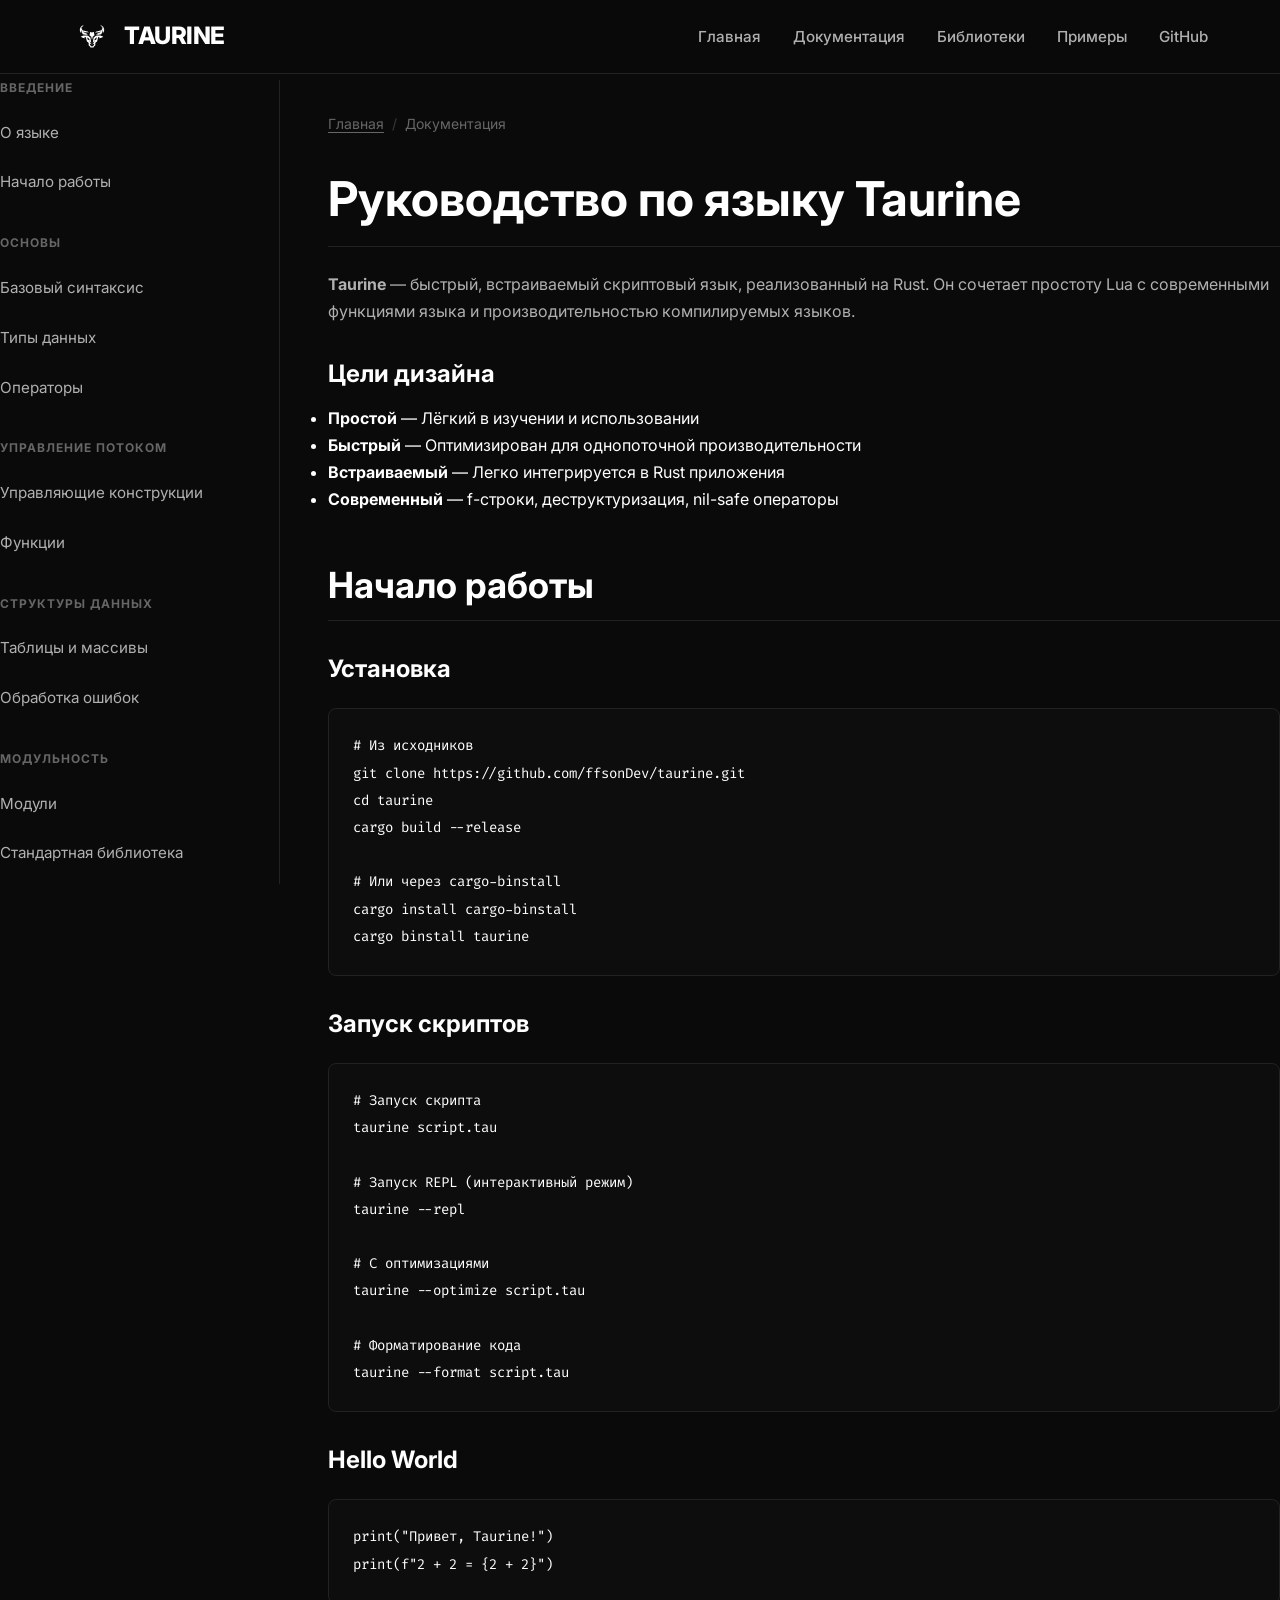
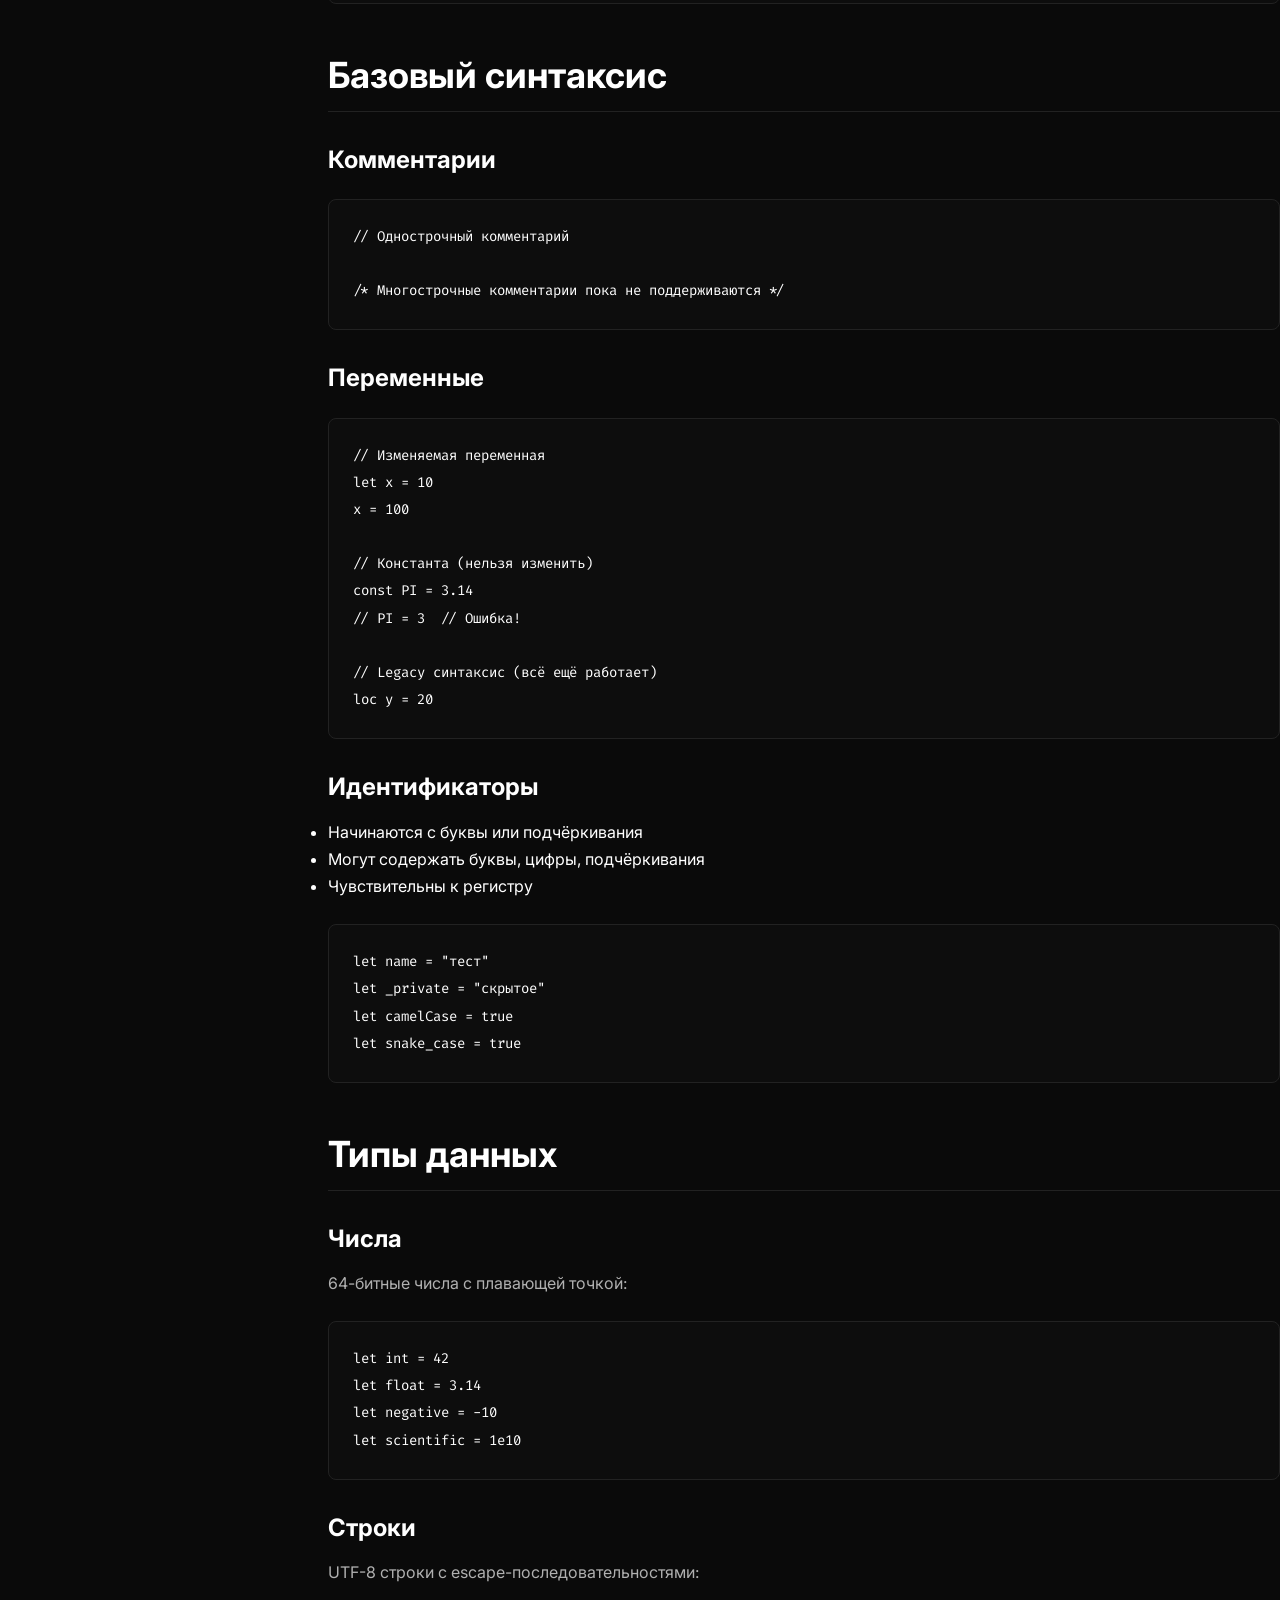
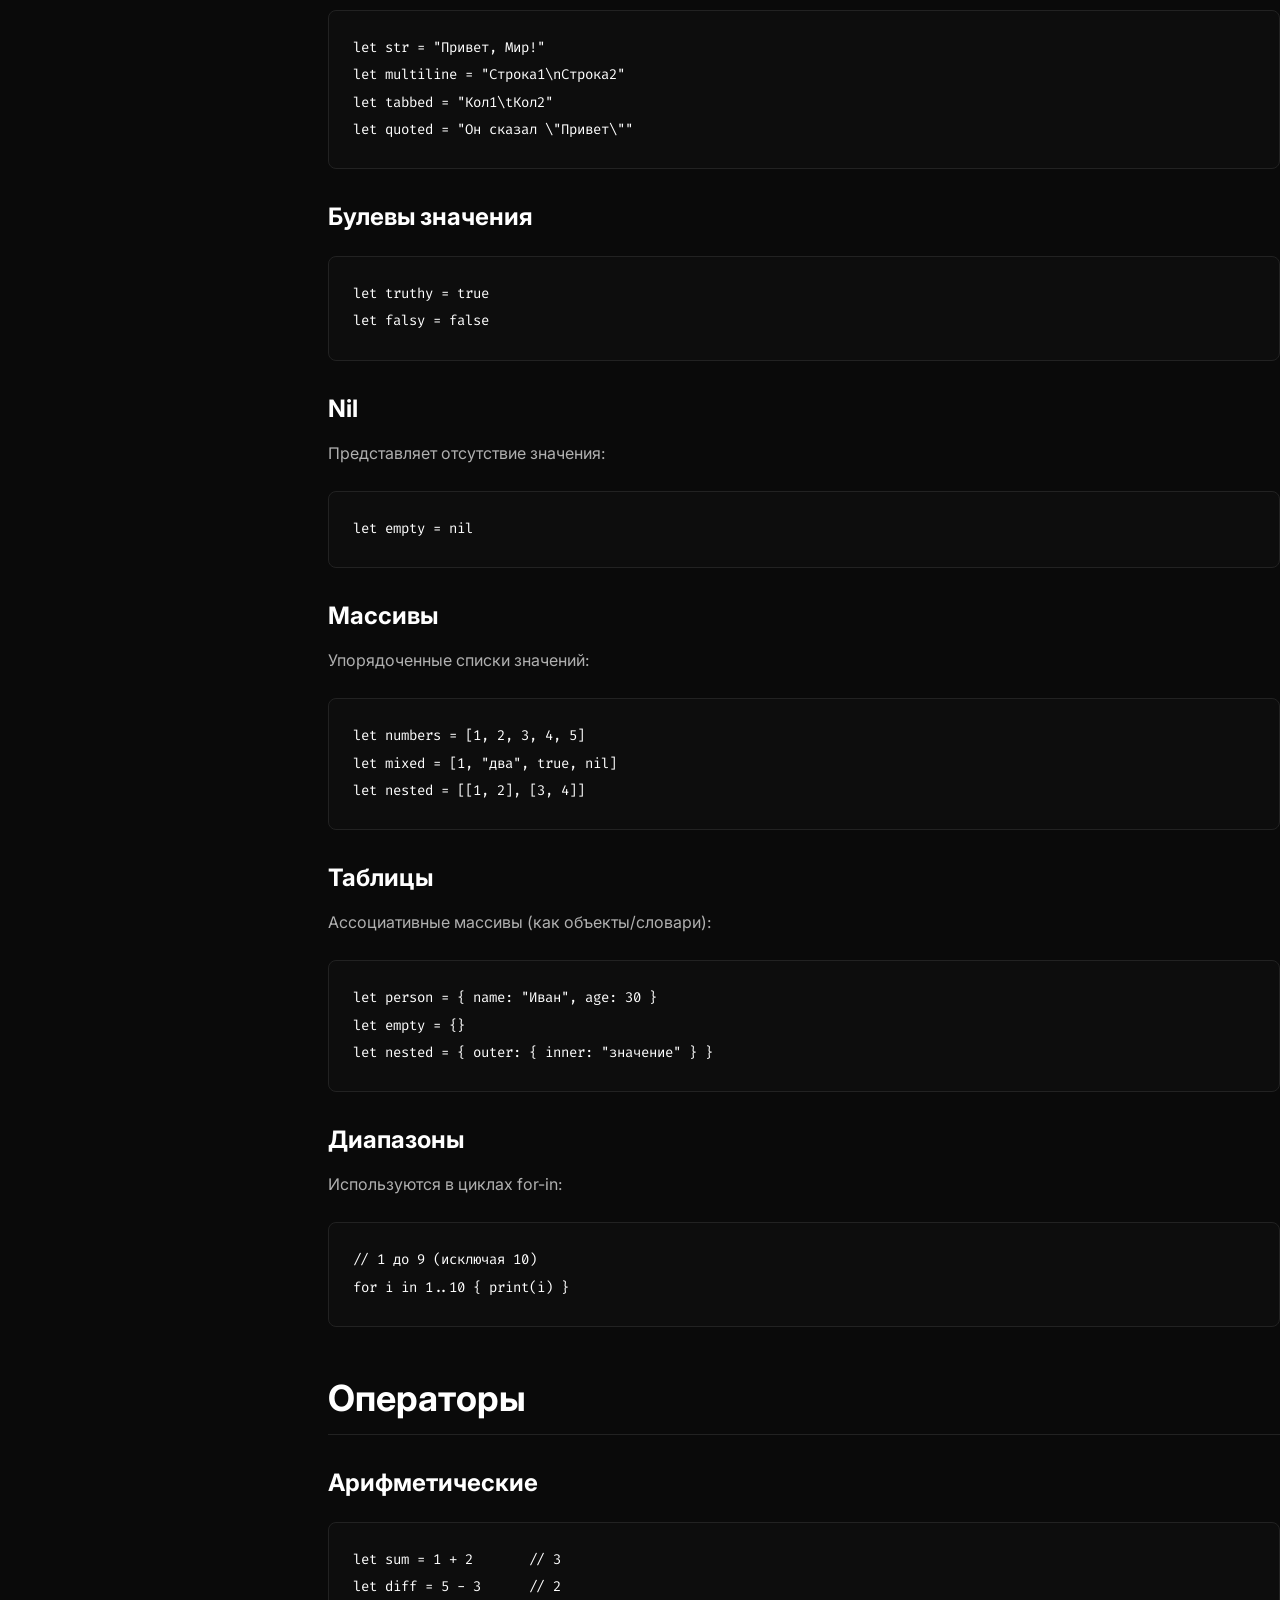
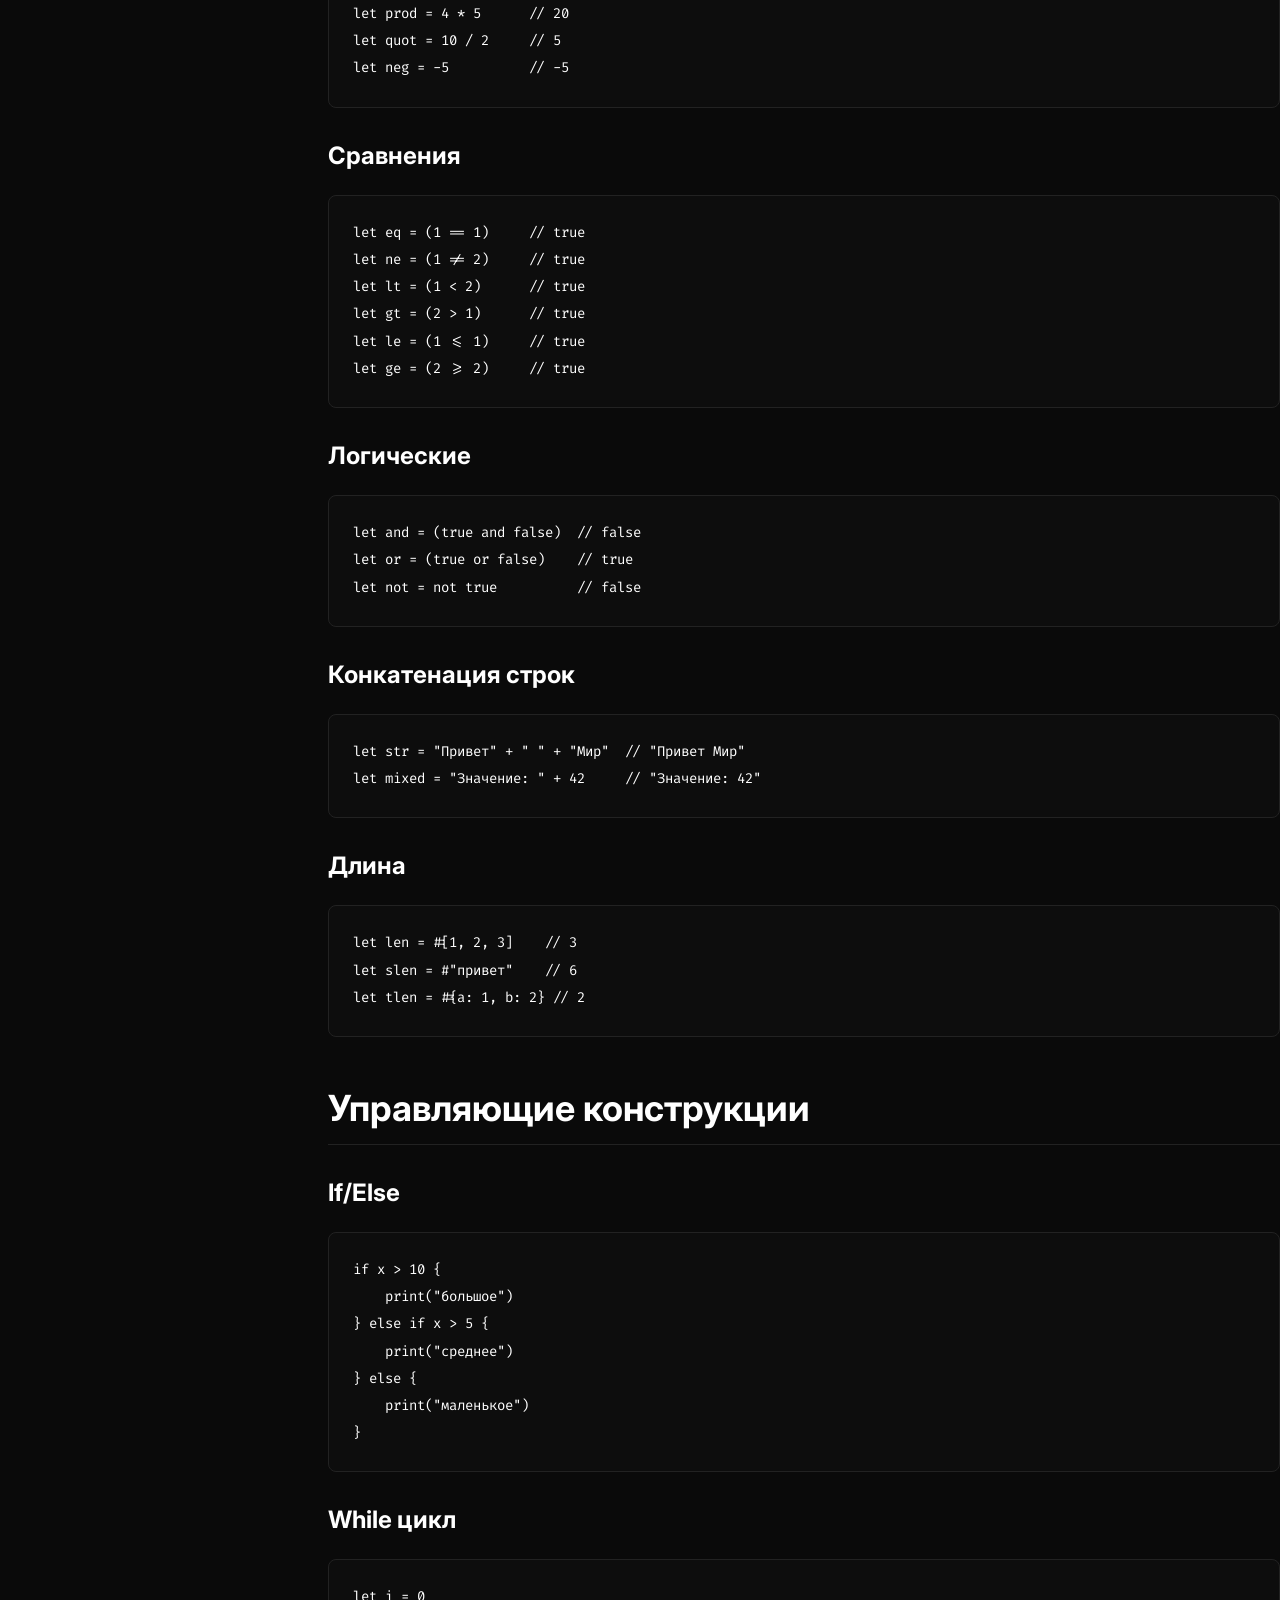
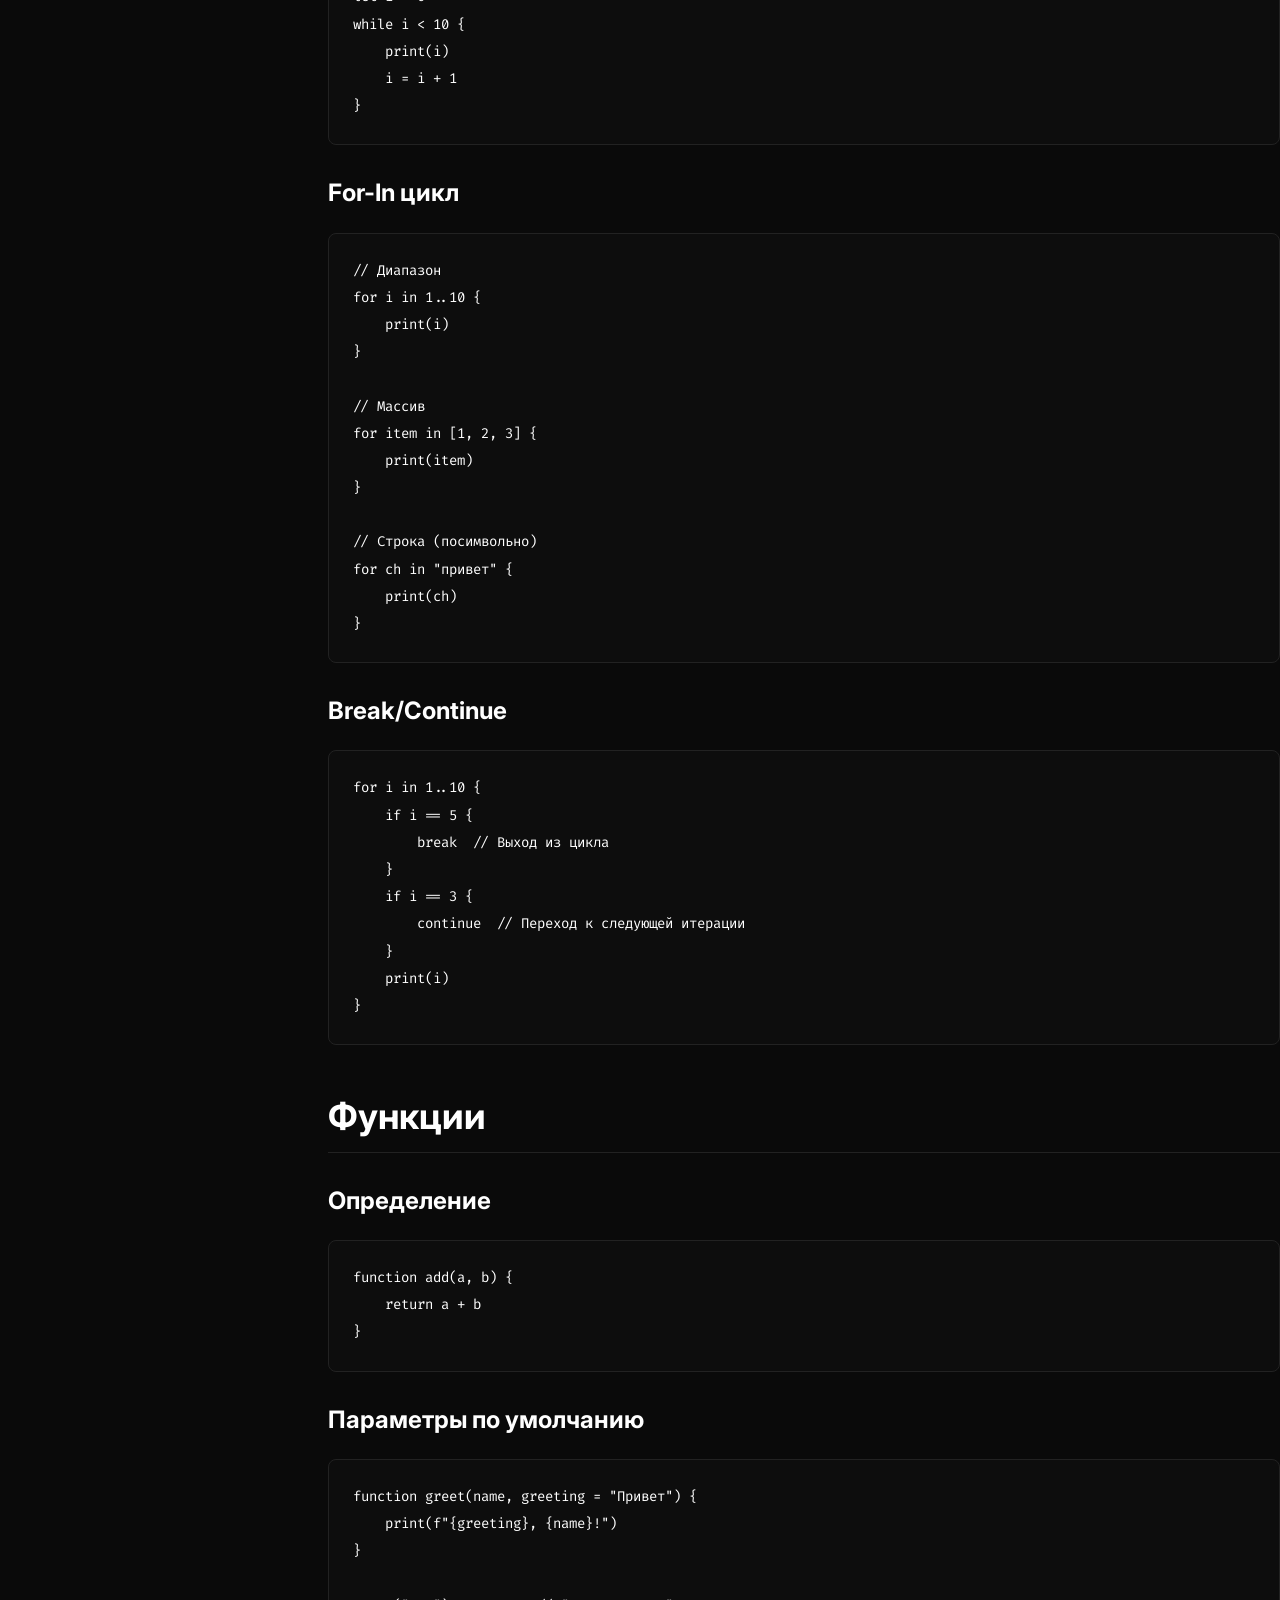
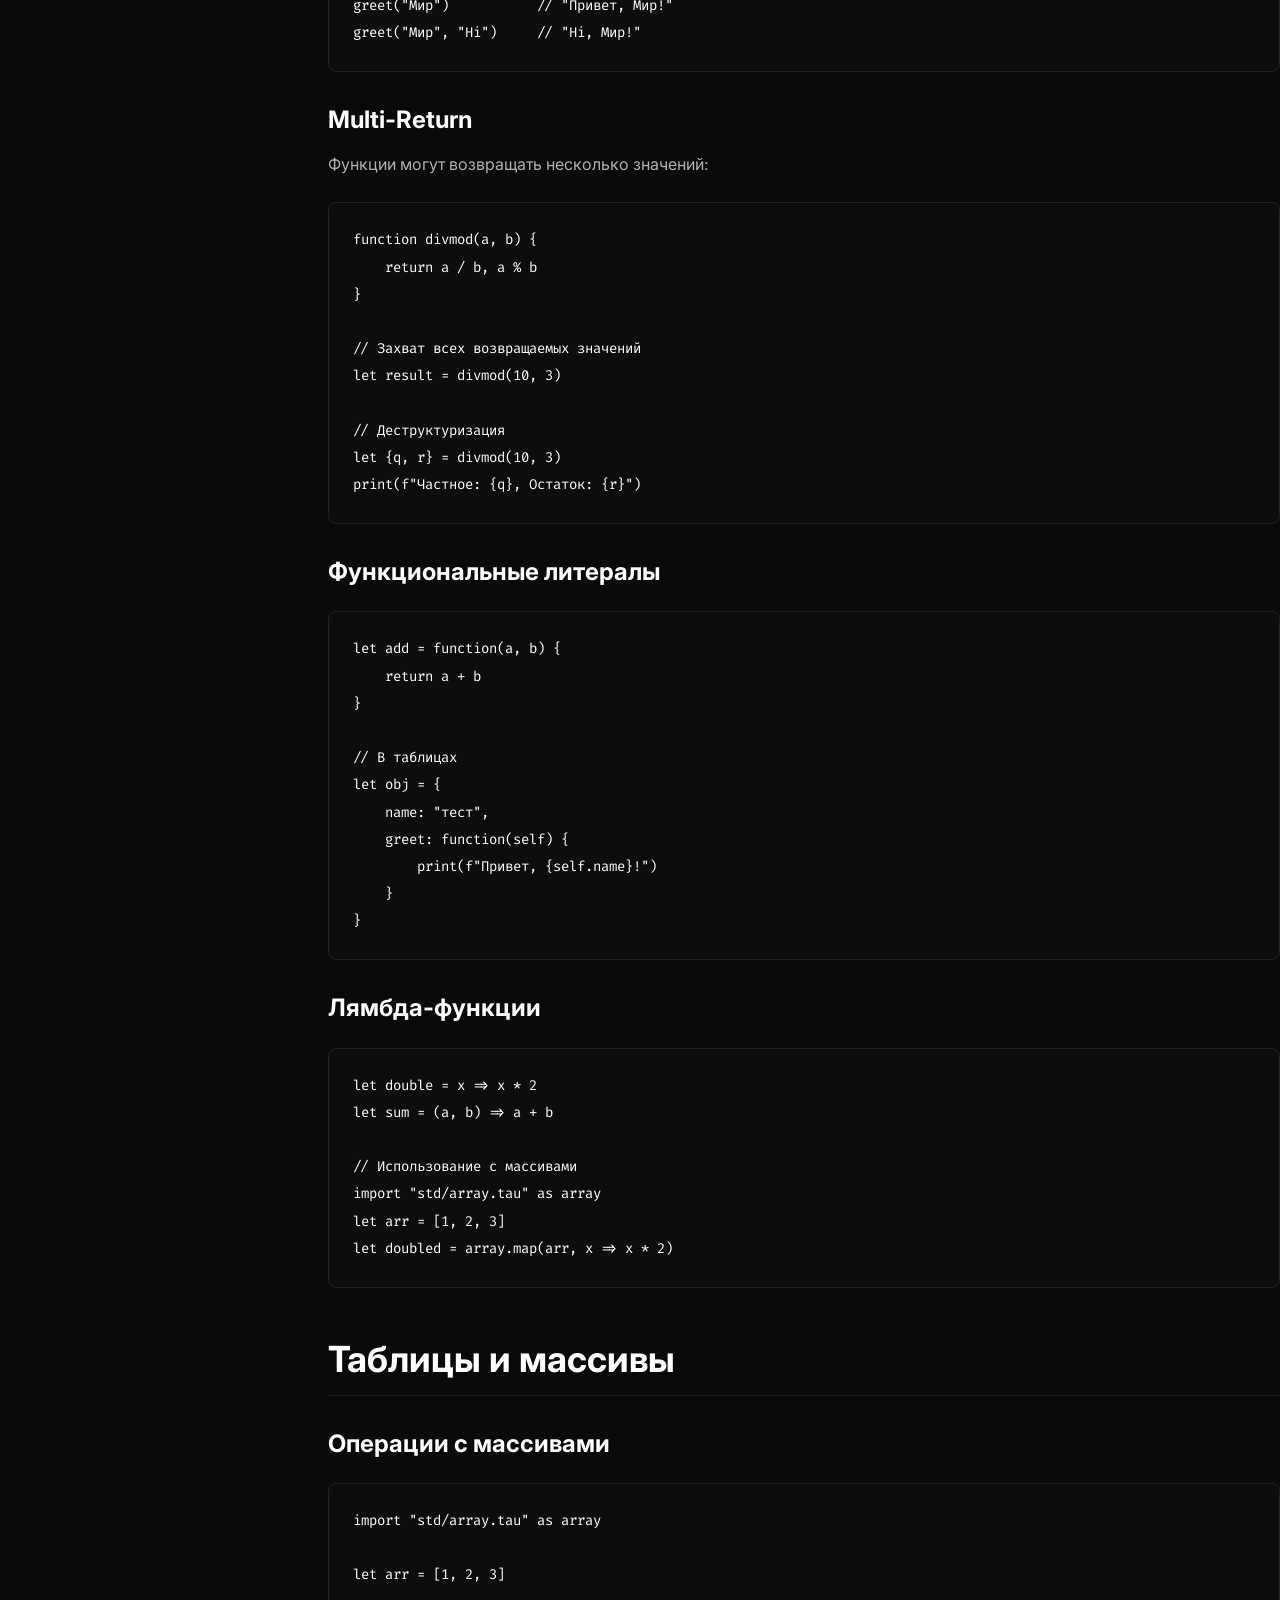
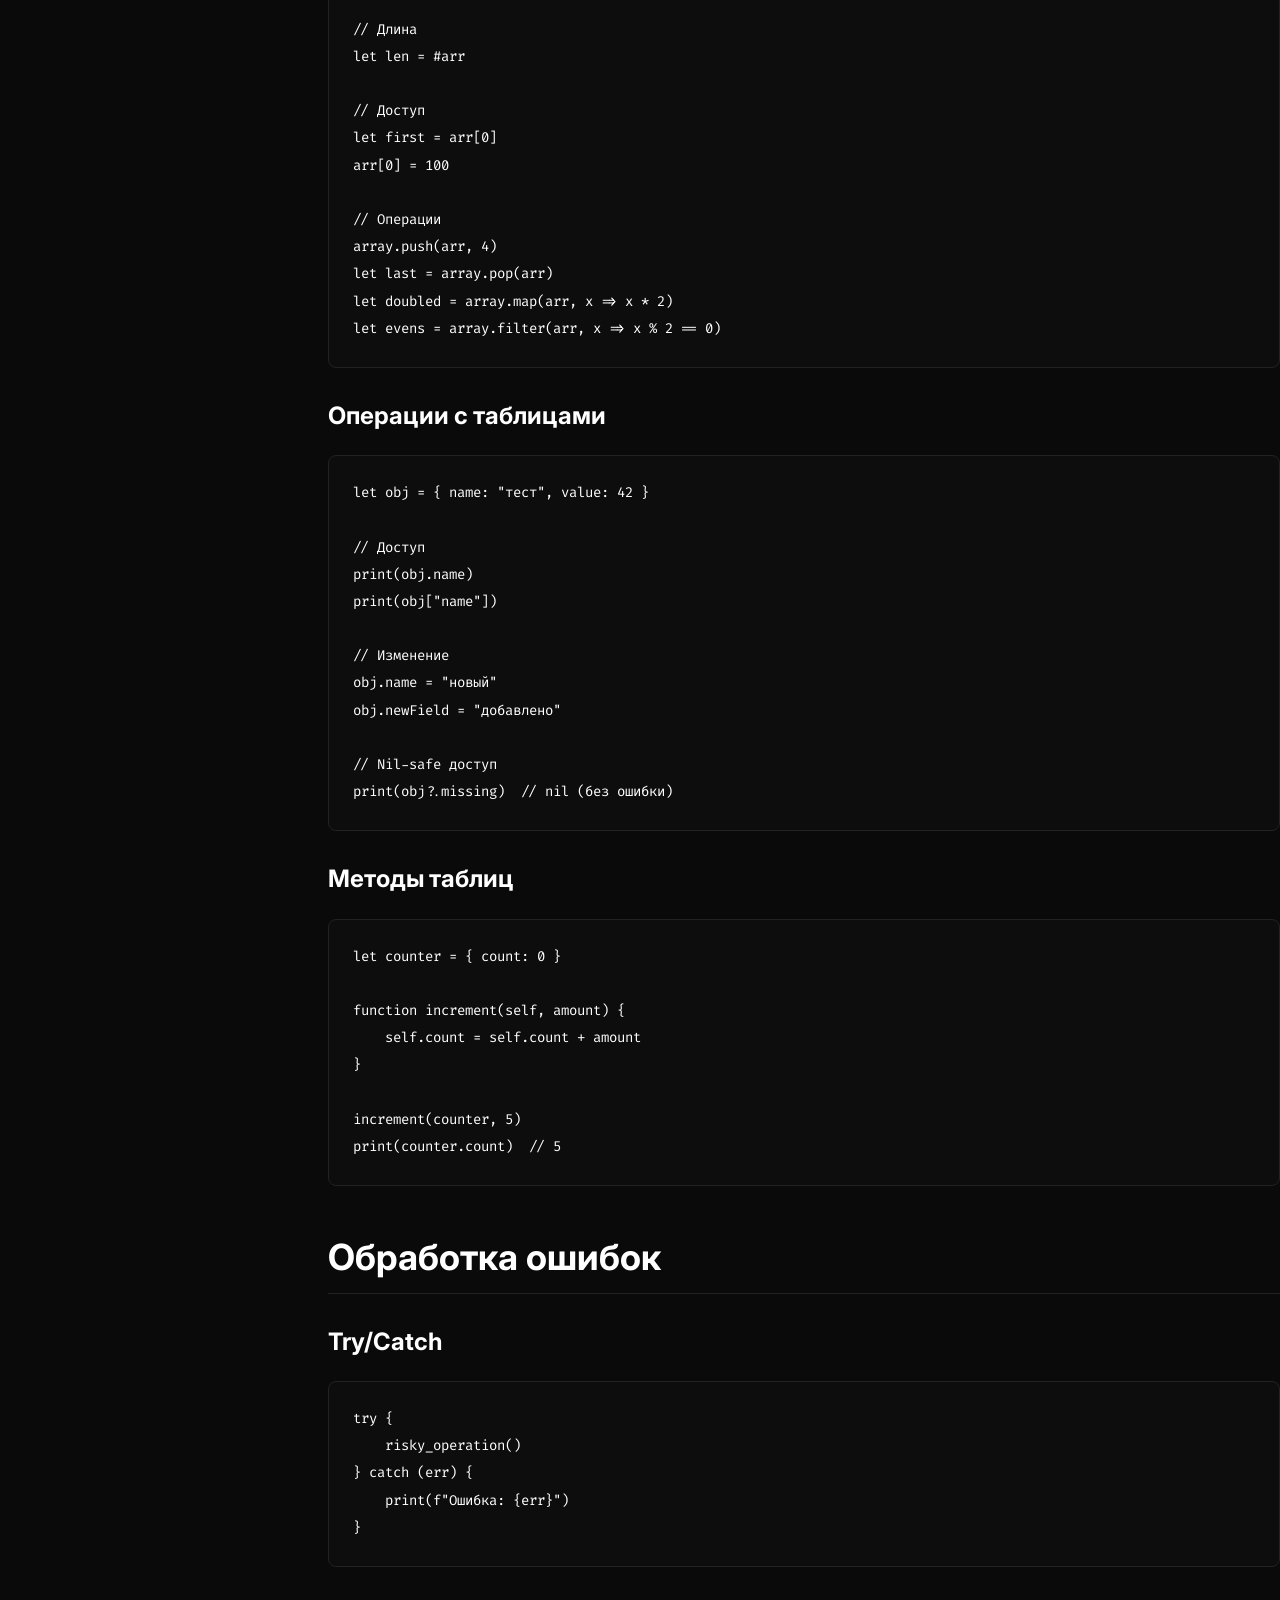
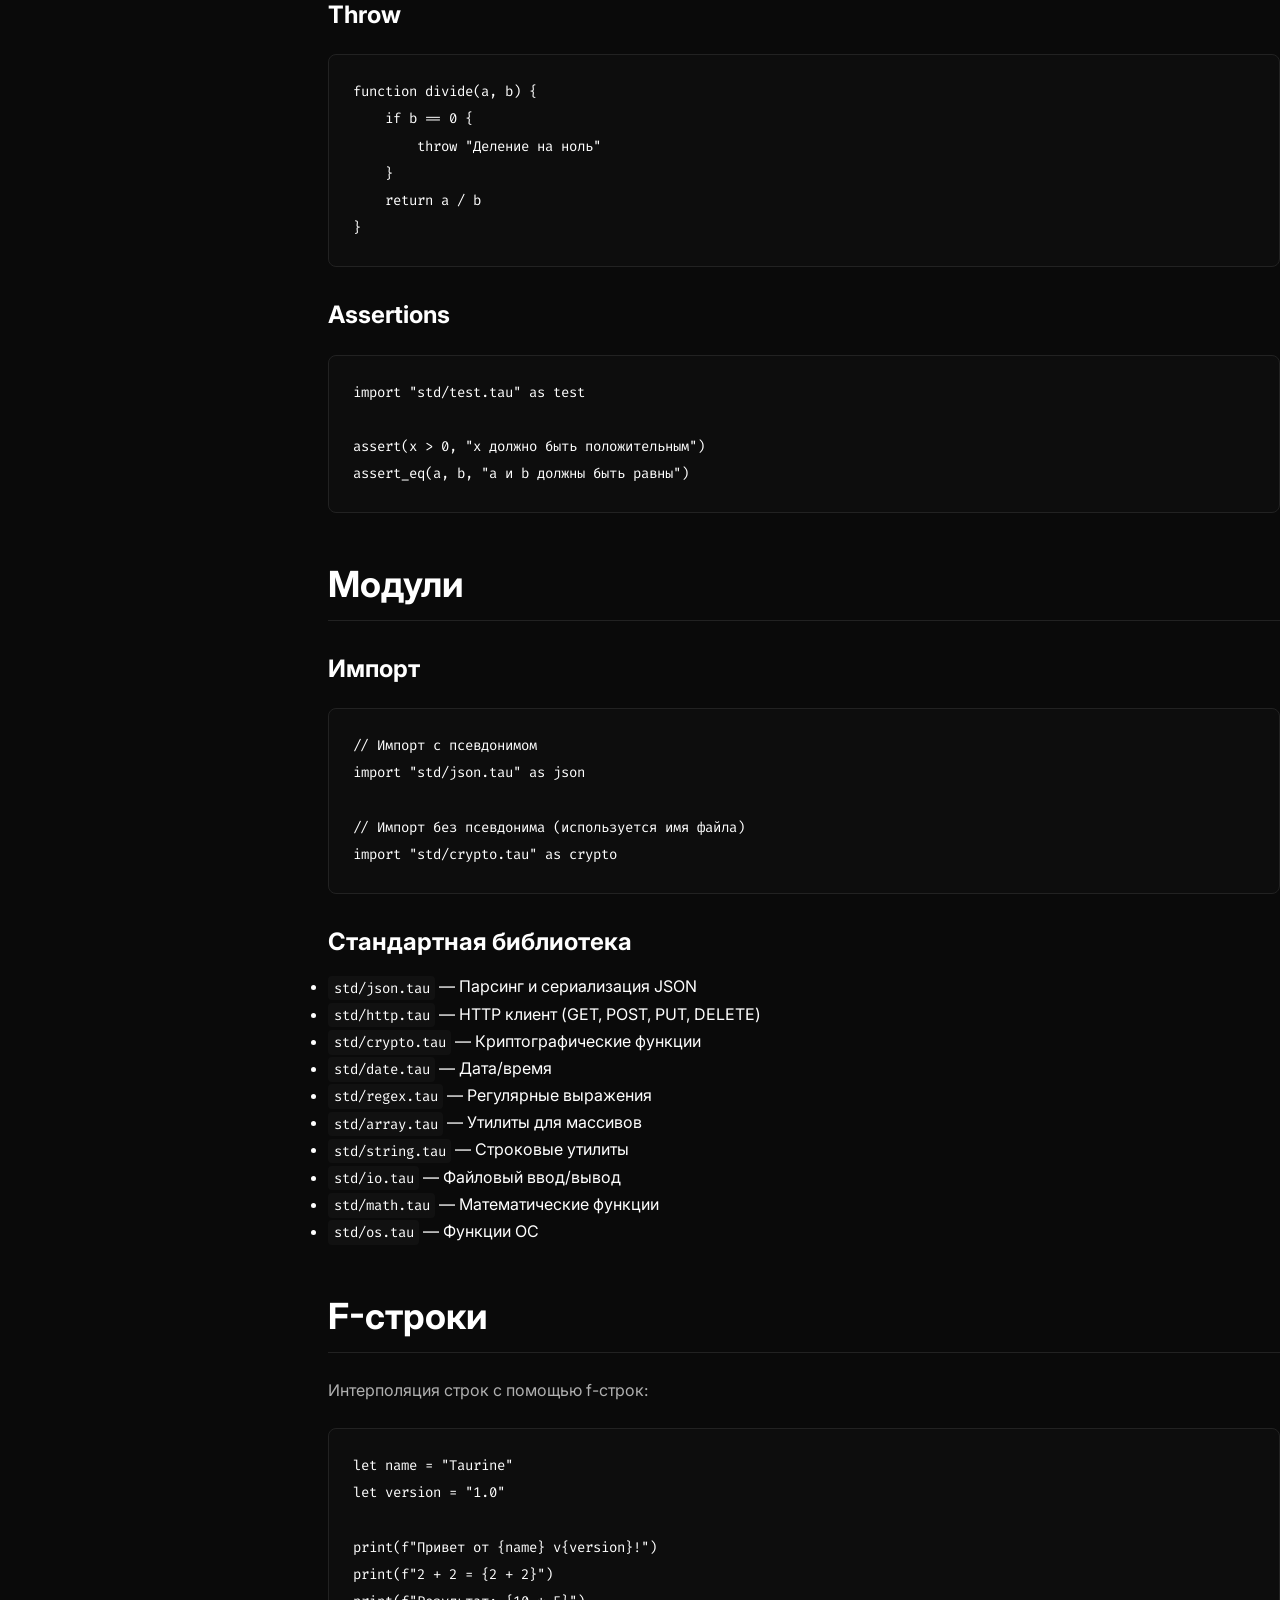
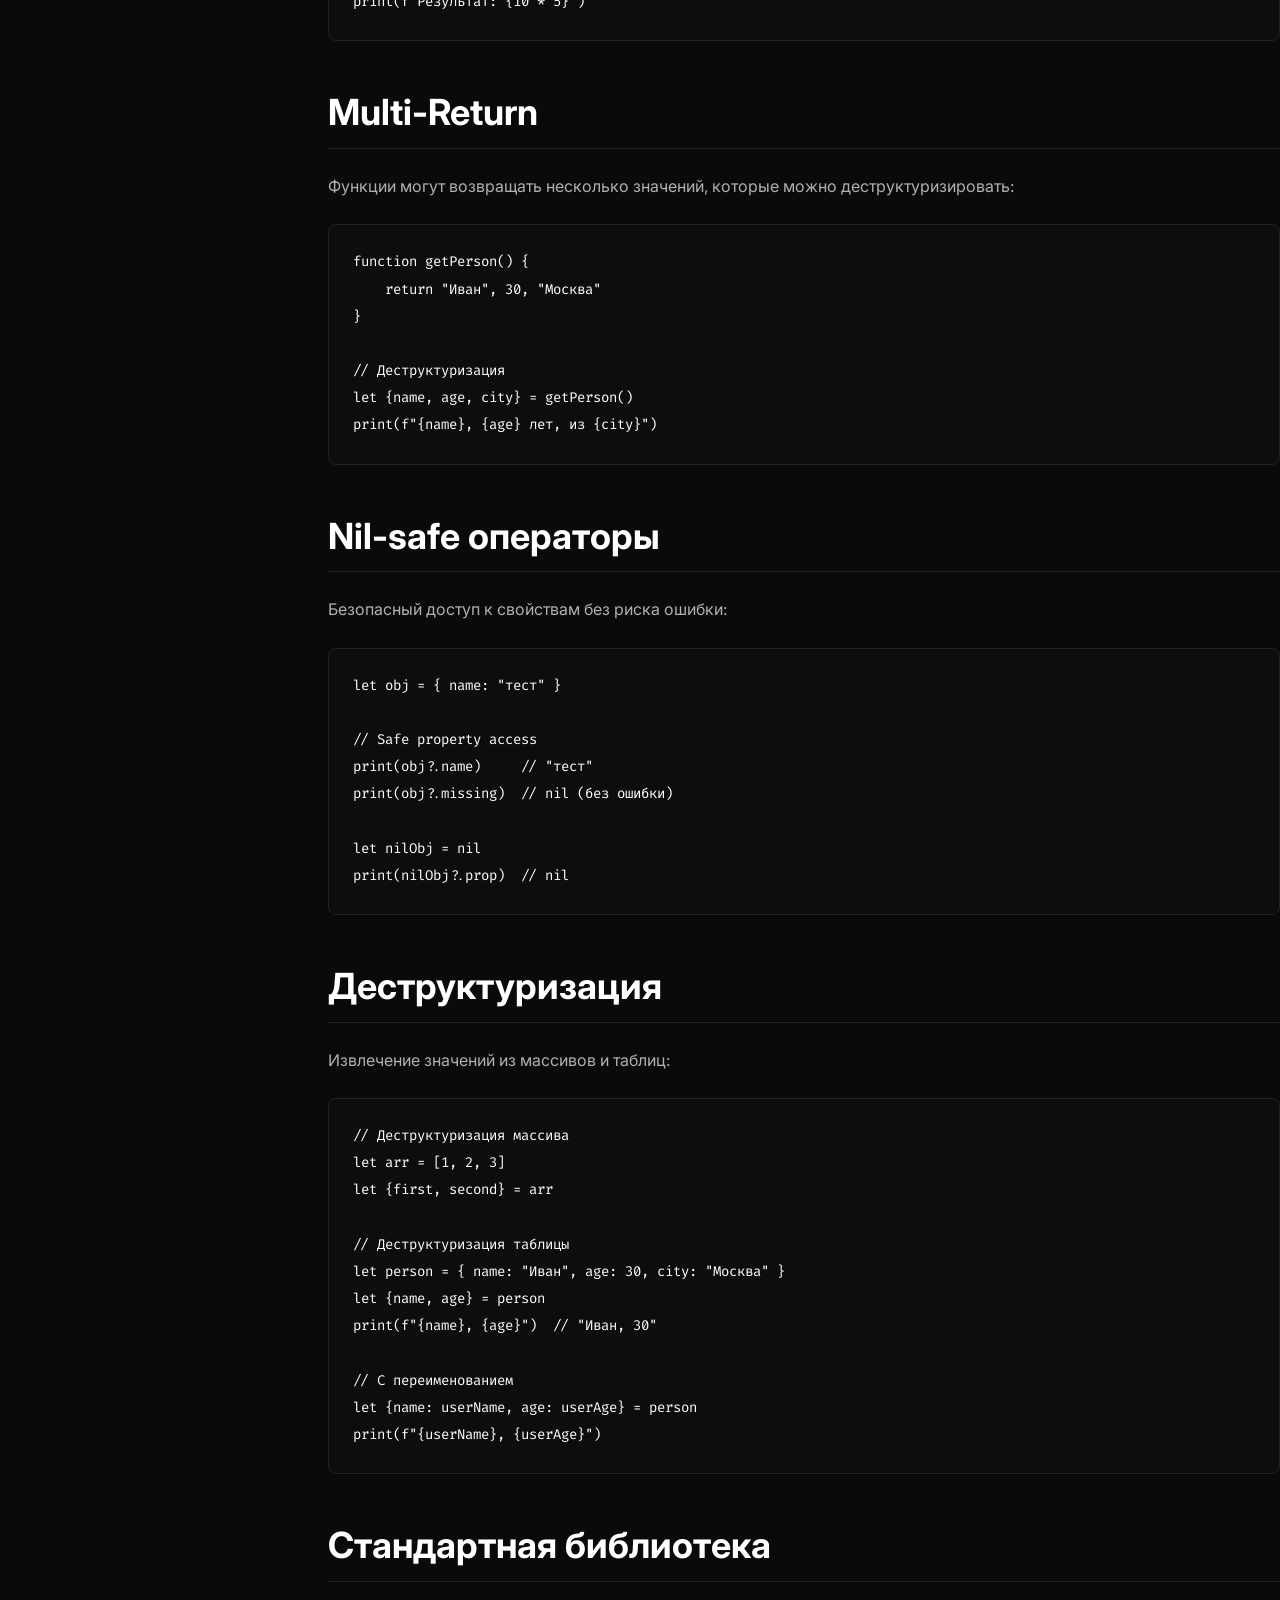
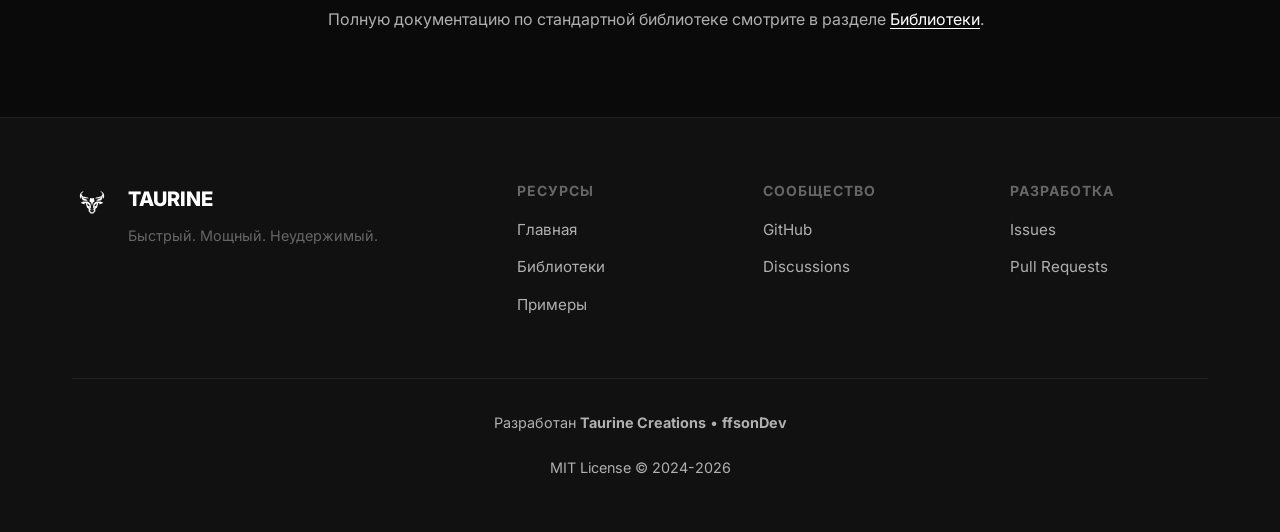
==== docs/index.html @ 2ccf36e0 "Commit" ====
<!DOCTYPE html>
<html lang="ru">
<head>
    <meta charset="UTF-8">
    <meta name="viewport" content="width=device-width, initial-scale=1.0">
    <title>Документация Taurine — Руководство по языку</title>
    <meta name="description" content="Полное руководство по языку программирования Taurine: синтаксис, типы данных, функции, модули">
    <link rel="preconnect" href="https://fonts.googleapis.com">
    <link href="https://fonts.googleapis.com/css2?family=Inter:wght@400;500;600;700;800;900&family=Fira+Code:wght@400;500&display=swap" rel="stylesheet">
    <link rel="stylesheet" href="../assets/css/style.css">
</head>
<body>
    <!-- Navigation -->
    <nav class="navbar">
        <div class="container">
            <a href="../index.html" class="logo">
                <img src="../assets/images/logo.svg" alt="Taurine Logo" class="logo-icon">
                <span>TAURINE</span>
            </a>
            <button class="mobile-menu-btn" onclick="toggleMenu()">☰</button>
            <ul class="nav-links" id="navLinks">
                <li><a href="../index.html">Главная</a></li>
                <li><a href="../docs/index.html">Документация</a></li>
                <li><a href="../packages/index.html">Библиотеки</a></li>
                <li><a href="../examples/index.html">Примеры</a></li>
                <li><a href="https://github.com/ffsonDev/taurine" target="_blank">GitHub</a></li>
            </ul>
        </div>
    </nav>

    <!-- Documentation Layout -->
    <div class="docs-layout">
        <!-- Sidebar -->
        <aside class="docs-sidebar">
            <div class="sidebar-section">
                <h4 class="sidebar-title">Введение</h4>
                <ul class="sidebar-links">
                    <li><a href="#введение">О языке</a></li>
                    <li><a href="#начало-работы">Начало работы</a></li>
                </ul>
            </div>

            <div class="sidebar-section">
                <h4 class="sidebar-title">Основы</h4>
                <ul class="sidebar-links">
                    <li><a href="#базовый-синтаксис">Базовый синтаксис</a></li>
                    <li><a href="#типы-данных">Типы данных</a></li>
                    <li><a href="#операторы">Операторы</a></li>
                </ul>
            </div>

            <div class="sidebar-section">
                <h4 class="sidebar-title">Управление потоком</h4>
                <ul class="sidebar-links">
                    <li><a href="#управляющие-конструкции">Управляющие конструкции</a></li>
                    <li><a href="#функции">Функции</a></li>
                </ul>
            </div>

            <div class="sidebar-section">
                <h4 class="sidebar-title">Структуры данных</h4>
                <ul class="sidebar-links">
                    <li><a href="#таблицы-и-массивы">Таблицы и массивы</a></li>
                    <li><a href="#обработка-ошибок">Обработка ошибок</a></li>
                </ul>
            </div>

            <div class="sidebar-section">
                <h4 class="sidebar-title">Модульность</h4>
                <ul class="sidebar-links">
                    <li><a href="#модули">Модули</a></li>
                    <li><a href="#стандартная-библиотека">Стандартная библиотека</a></li>
                </ul>
            </div>

            <div class="sidebar-section">
                <h4 class="sidebar-title">Интеграция</h4>
                <ul class="sidebar-links">
                    <li><a href="../packages/embedding.html">Встраивание</a></li>
                </ul>
            </div>

            <div class="sidebar-section">
                <h4 class="sidebar-title">Продвинутые темы</h4>
                <ul class="sidebar-links">
                    <li><a href="#f-строки">F-строки</a></li>
                    <li><a href="#multi-return">Multi-return</a></li>
                    <li><a href="#nil-safe-операторы">Nil-safe операторы</a></li>
                    <li><a href="#деструктуризация">Деструктуризация</a></li>
                </ul>
            </div>
        </aside>

        <!-- Content -->
        <main class="docs-content">
            <div class="breadcrumb">
                <a href="../index.html">Главная</a>
                <span class="separator">/</span>
                <span>Документация</span>
            </div>

            <h1>Руководство по языку Taurine</h1>

            <section id="введение">
                <p><strong>Taurine</strong> — быстрый, встраиваемый скриптовый язык, реализованный на Rust. Он сочетает простоту Lua с современными функциями языка и производительностью компилируемых языков.</p>

                <h3>Цели дизайна</h3>
                <ul>
                    <li><strong>Простой</strong> — Лёгкий в изучении и использовании</li>
                    <li><strong>Быстрый</strong> — Оптимизирован для однопоточной производительности</li>
                    <li><strong>Встраиваемый</strong> — Легко интегрируется в Rust приложения</li>
                    <li><strong>Современный</strong> — f-строки, деструктуризация, nil-safe операторы</li>
                </ul>
            </section>

            <section id="начало-работы">
                <h2>Начало работы</h2>

                <h3>Установка</h3>
                <pre><code class="language-bash"># Из исходников
git clone https://github.com/ffsonDev/taurine.git
cd taurine
cargo build --release

# Или через cargo-binstall
cargo install cargo-binstall
cargo binstall taurine</code></pre>

                <h3>Запуск скриптов</h3>
                <pre><code class="language-bash"># Запуск скрипта
taurine script.tau

# Запуск REPL (интерактивный режим)
taurine --repl

# С оптимизациями
taurine --optimize script.tau

# Форматирование кода
taurine --format script.tau</code></pre>

                <h3>Hello World</h3>
                <pre><code class="language-taurine">print("Привет, Taurine!")
print(f"2 + 2 = {2 + 2}")</code></pre>
            </section>

            <section id="базовый-синтаксис">
                <h2>Базовый синтаксис</h2>

                <h3>Комментарии</h3>
                <pre><code class="language-taurine">// Однострочный комментарий

/* Многострочные комментарии пока не поддерживаются */</code></pre>

                <h3>Переменные</h3>
                <pre><code class="language-taurine">// Изменяемая переменная
let x = 10
x = 100

// Константа (нельзя изменить)
const PI = 3.14
// PI = 3  // Ошибка!

// Legacy синтаксис (всё ещё работает)
loc y = 20</code></pre>

                <h3>Идентификаторы</h3>
                <ul>
                    <li>Начинаются с буквы или подчёркивания</li>
                    <li>Могут содержать буквы, цифры, подчёркивания</li>
                    <li>Чувствительны к регистру</li>
                </ul>
                <pre><code class="language-taurine">let name = "тест"
let _private = "скрытое"
let camelCase = true
let snake_case = true</code></pre>
            </section>

            <section id="типы-данных">
                <h2>Типы данных</h2>

                <h3>Числа</h3>
                <p>64-битные числа с плавающей точкой:</p>
                <pre><code class="language-taurine">let int = 42
let float = 3.14
let negative = -10
let scientific = 1e10</code></pre>

                <h3>Строки</h3>
                <p>UTF-8 строки с escape-последовательностями:</p>
                <pre><code class="language-taurine">let str = "Привет, Мир!"
let multiline = "Строка1\nСтрока2"
let tabbed = "Кол1\tКол2"
let quoted = "Он сказал \"Привет\""</code></pre>

                <h3>Булевы значения</h3>
                <pre><code class="language-taurine">let truthy = true
let falsy = false</code></pre>

                <h3>Nil</h3>
                <p>Представляет отсутствие значения:</p>
                <pre><code class="language-taurine">let empty = nil</code></pre>

                <h3>Массивы</h3>
                <p>Упорядоченные списки значений:</p>
                <pre><code class="language-taurine">let numbers = [1, 2, 3, 4, 5]
let mixed = [1, "два", true, nil]
let nested = [[1, 2], [3, 4]]</code></pre>

                <h3>Таблицы</h3>
                <p>Ассоциативные массивы (как объекты/словари):</p>
                <pre><code class="language-taurine">let person = { name: "Иван", age: 30 }
let empty = {}
let nested = { outer: { inner: "значение" } }</code></pre>

                <h3>Диапазоны</h3>
                <p>Используются в циклах for-in:</p>
                <pre><code class="language-taurine">// 1 до 9 (исключая 10)
for i in 1..10 { print(i) }</code></pre>
            </section>

            <section id="операторы">
                <h2>Операторы</h2>

                <h3>Арифметические</h3>
                <pre><code class="language-taurine">let sum = 1 + 2       // 3
let diff = 5 - 3      // 2
let prod = 4 * 5      // 20
let quot = 10 / 2     // 5
let neg = -5          // -5</code></pre>

                <h3>Сравнения</h3>
                <pre><code class="language-taurine">let eq = (1 == 1)     // true
let ne = (1 != 2)     // true
let lt = (1 < 2)      // true
let gt = (2 > 1)      // true
let le = (1 <= 1)     // true
let ge = (2 >= 2)     // true</code></pre>

                <h3>Логические</h3>
                <pre><code class="language-taurine">let and = (true and false)  // false
let or = (true or false)    // true
let not = not true          // false</code></pre>

                <h3>Конкатенация строк</h3>
                <pre><code class="language-taurine">let str = "Привет" + " " + "Мир"  // "Привет Мир"
let mixed = "Значение: " + 42     // "Значение: 42"</code></pre>

                <h3>Длина</h3>
                <pre><code class="language-taurine">let len = #[1, 2, 3]    // 3
let slen = #"привет"    // 6
let tlen = #{a: 1, b: 2} // 2</code></pre>
            </section>

            <section id="управляющие-конструкции">
                <h2>Управляющие конструкции</h2>

                <h3>If/Else</h3>
                <pre><code class="language-taurine">if x > 10 {
    print("большое")
} else if x > 5 {
    print("среднее")
} else {
    print("маленькое")
}</code></pre>

                <h3>While цикл</h3>
                <pre><code class="language-taurine">let i = 0
while i < 10 {
    print(i)
    i = i + 1
}</code></pre>

                <h3>For-In цикл</h3>
                <pre><code class="language-taurine">// Диапазон
for i in 1..10 {
    print(i)
}

// Массив
for item in [1, 2, 3] {
    print(item)
}

// Строка (посимвольно)
for ch in "привет" {
    print(ch)
}</code></pre>

                <h3>Break/Continue</h3>
                <pre><code class="language-taurine">for i in 1..10 {
    if i == 5 {
        break  // Выход из цикла
    }
    if i == 3 {
        continue  // Переход к следующей итерации
    }
    print(i)
}</code></pre>
            </section>

            <section id="функции">
                <h2>Функции</h2>

                <h3>Определение</h3>
                <pre><code class="language-taurine">function add(a, b) {
    return a + b
}</code></pre>

                <h3>Параметры по умолчанию</h3>
                <pre><code class="language-taurine">function greet(name, greeting = "Привет") {
    print(f"{greeting}, {name}!")
}

greet("Мир")           // "Привет, Мир!"
greet("Мир", "Hi")     // "Hi, Мир!"</code></pre>

                <h3>Multi-Return</h3>
                <p>Функции могут возвращать несколько значений:</p>
                <pre><code class="language-taurine">function divmod(a, b) {
    return a / b, a % b
}

// Захват всех возвращаемых значений
let result = divmod(10, 3)

// Деструктуризация
let {q, r} = divmod(10, 3)
print(f"Частное: {q}, Остаток: {r}")</code></pre>

                <h3>Функциональные литералы</h3>
                <pre><code class="language-taurine">let add = function(a, b) {
    return a + b
}

// В таблицах
let obj = {
    name: "тест",
    greet: function(self) {
        print(f"Привет, {self.name}!")
    }
}</code></pre>

                <h3>Лямбда-функции</h3>
                <pre><code class="language-taurine">let double = x => x * 2
let sum = (a, b) => a + b

// Использование с массивами
import "std/array.tau" as array
let arr = [1, 2, 3]
let doubled = array.map(arr, x => x * 2)</code></pre>
            </section>

            <section id="таблицы-и-массивы">
                <h2>Таблицы и массивы</h2>

                <h3>Операции с массивами</h3>
                <pre><code class="language-taurine">import "std/array.tau" as array

let arr = [1, 2, 3]

// Длина
let len = #arr

// Доступ
let first = arr[0]
arr[0] = 100

// Операции
array.push(arr, 4)
let last = array.pop(arr)
let doubled = array.map(arr, x => x * 2)
let evens = array.filter(arr, x => x % 2 == 0)</code></pre>

                <h3>Операции с таблицами</h3>
                <pre><code class="language-taurine">let obj = { name: "тест", value: 42 }

// Доступ
print(obj.name)
print(obj["name"])

// Изменение
obj.name = "новый"
obj.newField = "добавлено"

// Nil-safe доступ
print(obj?.missing)  // nil (без ошибки)</code></pre>

                <h3>Методы таблиц</h3>
                <pre><code class="language-taurine">let counter = { count: 0 }

function increment(self, amount) {
    self.count = self.count + amount
}

increment(counter, 5)
print(counter.count)  // 5</code></pre>
            </section>

            <section id="обработка-ошибок">
                <h2>Обработка ошибок</h2>

                <h3>Try/Catch</h3>
                <pre><code class="language-taurine">try {
    risky_operation()
} catch (err) {
    print(f"Ошибка: {err}")
}</code></pre>

                <h3>Throw</h3>
                <pre><code class="language-taurine">function divide(a, b) {
    if b == 0 {
        throw "Деление на ноль"
    }
    return a / b
}</code></pre>

                <h3>Assertions</h3>
                <pre><code class="language-taurine">import "std/test.tau" as test

assert(x > 0, "x должно быть положительным")
assert_eq(a, b, "a и b должны быть равны")</code></pre>
            </section>

            <section id="модули">
                <h2>Модули</h2>

                <h3>Импорт</h3>
                <pre><code class="language-taurine">// Импорт с псевдонимом
import "std/json.tau" as json

// Импорт без псевдонима (используется имя файла)
import "std/crypto.tau" as crypto</code></pre>

                <h3>Стандартная библиотека</h3>
                <ul>
                    <li><code>std/json.tau</code> — Парсинг и сериализация JSON</li>
                    <li><code>std/http.tau</code> — HTTP клиент (GET, POST, PUT, DELETE)</li>
                    <li><code>std/crypto.tau</code> — Криптографические функции</li>
                    <li><code>std/date.tau</code> — Дата/время</li>
                    <li><code>std/regex.tau</code> — Регулярные выражения</li>
                    <li><code>std/array.tau</code> — Утилиты для массивов</li>
                    <li><code>std/string.tau</code> — Строковые утилиты</li>
                    <li><code>std/io.tau</code> — Файловый ввод/вывод</li>
                    <li><code>std/math.tau</code> — Математические функции</li>
                    <li><code>std/os.tau</code> — Функции ОС</li>
                </ul>
            </section>

            <section id="f-строки">
                <h2>F-строки</h2>
                <p>Интерполяция строк с помощью f-строк:</p>
                <pre><code class="language-taurine">let name = "Taurine"
let version = "1.0"

print(f"Привет от {name} v{version}!")
print(f"2 + 2 = {2 + 2}")
print(f"Результат: {10 * 5}")</code></pre>
            </section>

            <section id="multi-return">
                <h2>Multi-Return</h2>
                <p>Функции могут возвращать несколько значений, которые можно деструктуризировать:</p>
                <pre><code class="language-taurine">function getPerson() {
    return "Иван", 30, "Москва"
}

// Деструктуризация
let {name, age, city} = getPerson()
print(f"{name}, {age} лет, из {city}")</code></pre>
            </section>

            <section id="nil-safe-операторы">
                <h2>Nil-safe операторы</h2>
                <p>Безопасный доступ к свойствам без риска ошибки:</p>
                <pre><code class="language-taurine">let obj = { name: "тест" }

// Safe property access
print(obj?.name)     // "тест"
print(obj?.missing)  // nil (без ошибки)

let nilObj = nil
print(nilObj?.prop)  // nil</code></pre>
            </section>

            <section id="деструктуризация">
                <h2>Деструктуризация</h2>
                <p>Извлечение значений из массивов и таблиц:</p>
                <pre><code class="language-taurine">// Деструктуризация массива
let arr = [1, 2, 3]
let {first, second} = arr

// Деструктуризация таблицы
let person = { name: "Иван", age: 30, city: "Москва" }
let {name, age} = person
print(f"{name}, {age}")  // "Иван, 30"

// С переименованием
let {name: userName, age: userAge} = person
print(f"{userName}, {userAge}")</code></pre>
            </section>

            <section id="стандартная-библиотека">
                <h2>Стандартная библиотека</h2>
                <p>Полную документацию по стандартной библиотеке смотрите в разделе <a href="/packages/">Библиотеки</a>.</p>
            </section>
        </main>
    </div>

    <!-- Footer -->
    <footer class="footer">
        <div class="container">
            <div class="footer-content">
                <div class="footer-brand">
                    <img src="../assets/images/logo.svg" alt="Taurine Logo" class="logo-icon" style="width: 40px; height: 40px;">
                    <div class="footer-brand-text">
                        <span class="brand-name">TAURINE</span>
                        <p>Быстрый. Мощный. Неудержимый.</p>
                    </div>
                </div>

                <div class="footer-links">
                    <h4>Ресурсы</h4>
                    <a href="../index.html">Главная</a>
                    <a href="../packages/index.html">Библиотеки</a>
                    <a href="../examples/index.html">Примеры</a>
                </div>

                <div class="footer-links">
                    <h4>Сообщество</h4>
                    <a href="https://github.com/ffsonDev/taurine" target="_blank">GitHub</a>
                    <a href="https://github.com/ffsonDev/taurine/discussions" target="_blank">Discussions</a>
                </div>

                <div class="footer-links">
                    <h4>Разработка</h4>
                    <a href="https://github.com/ffsonDev/taurine/issues" target="_blank">Issues</a>
                    <a href="https://github.com/ffsonDev/taurine/pulls" target="_blank">Pull Requests</a>
                </div>
            </div>

            <div class="footer-bottom">
                <p>Разработан <strong>Taurine Creations</strong> • <strong>ffsonDev</strong></p>
                <p>MIT License © 2024-2026</p>
            </div>
        </div>
    </footer>

    <script src="../assets/js/main.js"></script>
</body>
</html>
---- assets/css/style.css ----
/* Taurine Documentation - Dark Theme (Black & White) */

:root {
    --bg-primary: #0a0a0a;
    --bg-secondary: #111111;
    --bg-tertiary: #1a1a1a;
    --text-primary: #ffffff;
    --text-secondary: #b0b0b0;
    --text-muted: #666666;
    --border-color: #222222;
    --code-bg: #0d0d0d;
    --code-text: #e0e0e0;
    --accent: #ffffff;
    --link: #ffffff;
    --link-hover: #b0b0b0;
}

* {
    margin: 0;
    padding: 0;
    box-sizing: border-box;
}

html {
    scroll-behavior: smooth;
}

body {
    font-family: 'Inter', -apple-system, BlinkMacSystemFont, 'Segoe UI', Roboto, sans-serif;
    background: var(--bg-primary);
    color: var(--text-primary);
    line-height: 1.7;
    font-size: 16px;
}

/* Typography */
h1, h2, h3, h4, h5, h6 {
    font-weight: 700;
    line-height: 1.3;
    margin-bottom: 1rem;
    color: var(--text-primary);
}

h1 { font-size: 3rem; }
h2 { font-size: 2.25rem; }
h3 { font-size: 1.5rem; }
h4 { font-size: 1.25rem; }

p {
    margin-bottom: 1.25rem;
    color: var(--text-secondary);
}

a {
    color: var(--link);
    text-decoration: underline;
    text-underline-offset: 3px;
    transition: color 0.2s;
}

a:hover {
    color: var(--link-hover);
}

/* Container */
.container {
    max-width: 1200px;
    margin: 0 auto;
    padding: 0 2rem;
}

/* Navigation */
.navbar {
    position: fixed;
    top: 0;
    left: 0;
    right: 0;
    background: rgba(10, 10, 10, 0.95);
    backdrop-filter: blur(10px);
    border-bottom: 1px solid var(--border-color);
    z-index: 1000;
    padding: 1rem 0;
}

.navbar .container {
    display: flex;
    justify-content: space-between;
    align-items: center;
}

.logo {
    display: flex;
    align-items: center;
    gap: 0.75rem;
    text-decoration: none;
    color: var(--text-primary);
    font-weight: 800;
    font-size: 1.5rem;
    letter-spacing: -0.5px;
}

.logo:hover {
    color: var(--text-primary);
}

.logo-icon {
    width: 40px;
    height: 40px;
    fill: var(--text-primary);
}

.nav-links {
    display: flex;
    list-style: none;
    gap: 2rem;
}

.nav-links a {
    text-decoration: none;
    color: var(--text-secondary);
    font-weight: 500;
    font-size: 0.95rem;
    transition: color 0.2s;
}

.nav-links a:hover {
    color: var(--text-primary);
}

.mobile-menu-btn {
    display: none;
    background: none;
    border: none;
    font-size: 1.5rem;
    cursor: pointer;
    color: var(--text-primary);
}

/* Hero Section */
.hero {
    padding: 10rem 0 6rem;
    background: var(--bg-primary);
}

.hero .container {
    display: grid;
    grid-template-columns: 1fr 1fr;
    gap: 4rem;
    align-items: center;
}

.hero-title {
    font-size: 4rem;
    font-weight: 900;
    letter-spacing: -2px;
    margin-bottom: 0.5rem;
}

.hero-tagline {
    font-size: 1.5rem;
    color: var(--text-muted);
    margin-bottom: 0.5rem;
}

.hero-subtitle {
    font-size: 1.125rem;
    color: var(--text-secondary);
    margin-bottom: 2rem;
}

.hero-buttons {
    display: flex;
    gap: 1rem;
    margin-bottom: 2rem;
}

.btn {
    display: inline-block;
    padding: 0.875rem 1.75rem;
    border-radius: 6px;
    font-weight: 600;
    font-size: 0.95rem;
    text-decoration: none;
    transition: all 0.2s;
    cursor: pointer;
    border: 2px solid var(--accent);
}

.btn-primary {
    background: var(--accent);
    color: var(--bg-primary);
}

.btn-primary:hover {
    background: var(--text-secondary);
    border-color: var(--text-secondary);
    color: var(--bg-primary);
}

.btn-secondary {
    background: transparent;
    color: var(--accent);
}

.btn-secondary:hover {
    background: var(--bg-secondary);
}

.install-command {
    display: flex;
    align-items: center;
    gap: 1rem;
    background: var(--bg-secondary);
    border: 1px solid var(--border-color);
    padding: 1rem 1.25rem;
    border-radius: 8px;
    max-width: fit-content;
    margin-bottom: 2rem;
}

.install-command code {
    font-family: 'Fira Code', monospace;
    color: var(--text-primary);
    font-size: 0.9rem;
}

.copy-btn {
    background: none;
    border: none;
    cursor: pointer;
    font-size: 1.25rem;
    opacity: 0.7;
    transition: opacity 0.2s;
}

.copy-btn:hover {
    opacity: 1;
}

.hero-stats {
    display: flex;
    gap: 3rem;
}

.stat {
    display: flex;
    flex-direction: column;
}

.stat-value {
    font-size: 2rem;
    font-weight: 800;
    color: var(--text-primary);
}

.stat-label {
    font-size: 0.875rem;
    color: var(--text-muted);
}

/* Code Window */
.hero-code {
    background: var(--code-bg);
    border: 1px solid var(--border-color);
    border-radius: 12px;
    overflow: hidden;
}

.code-header {
    display: flex;
    align-items: center;
    gap: 0.75rem;
    padding: 1rem 1.25rem;
    background: var(--bg-tertiary);
    border-bottom: 1px solid var(--border-color);
}

.code-dots {
    display: flex;
    gap: 0.5rem;
}

.dot {
    width: 12px;
    height: 12px;
    border-radius: 50%;
}

.dot.red { background: #ff5f56; }
.dot.yellow { background: #ffbd2e; }
.dot.green { background: #27ca40; }

.code-title {
    color: var(--text-muted);
    font-size: 0.875rem;
}

.hero-code pre {
    padding: 1.5rem;
    overflow-x: auto;
}

.hero-code code {
    font-family: 'Fira Code', monospace;
    font-size: 0.875rem;
    line-height: 1.8;
    color: var(--code-text);
}

/* Syntax Highlighting - Dark Theme */
.keyword { color: #ff79c6; }
.string { color: #f1fa8c; }
.number { color: #bd93f9; }
.comment { color: #6272a4; }
.function { color: #8be9fd; }

/* Features Section */
.features {
    padding: 6rem 0;
    background: var(--bg-secondary);
    border-top: 1px solid var(--border-color);
    border-bottom: 1px solid var(--border-color);
}

.section-title {
    text-align: center;
    margin-bottom: 1rem;
}

.section-subtitle {
    text-align: center;
    color: var(--text-muted);
    font-size: 1.125rem;
    margin-bottom: 4rem;
}

.features-grid {
    display: grid;
    grid-template-columns: repeat(3, 1fr);
    gap: 2rem;
}

.feature-card {
    background: var(--bg-primary);
    padding: 2rem;
    border-radius: 12px;
    border: 1px solid var(--border-color);
    transition: transform 0.2s, border-color 0.2s;
}

.feature-card:hover {
    transform: translateY(-4px);
    border-color: var(--text-muted);
}

.feature-icon {
    font-size: 2.5rem;
    margin-bottom: 1rem;
}

.feature-card h3 {
    font-size: 1.25rem;
    margin-bottom: 0.75rem;
}

.feature-card p {
    color: var(--text-secondary);
    font-size: 0.95rem;
    margin-bottom: 0;
}

/* Documentation Layout */
.docs-layout {
    display: grid;
    grid-template-columns: 280px 1fr;
    gap: 3rem;
    padding-top: 5rem;
    min-height: 100vh;
}

.docs-sidebar {
    position: sticky;
    top: 5rem;
    height: calc(100vh - 6rem);
    overflow-y: auto;
    padding-right: 1.5rem;
    border-right: 1px solid var(--border-color);
}

.docs-sidebar::-webkit-scrollbar {
    width: 6px;
}

.docs-sidebar::-webkit-scrollbar-track {
    background: var(--bg-secondary);
}

.docs-sidebar::-webkit-scrollbar-thumb {
    background: var(--border-color);
    border-radius: 3px;
}

.sidebar-section {
    margin-bottom: 2rem;
}

.sidebar-title {
    font-size: 0.75rem;
    font-weight: 700;
    text-transform: uppercase;
    letter-spacing: 1px;
    color: var(--text-muted);
    margin-bottom: 1rem;
}

.sidebar-links {
    list-style: none;
}

.sidebar-links li {
    margin-bottom: 0.5rem;
}

.sidebar-links a {
    display: block;
    padding: 0.5rem 0;
    text-decoration: none;
    color: var(--text-secondary);
    font-size: 0.95rem;
    transition: color 0.2s;
}

.sidebar-links a:hover,
.sidebar-links a.active {
    color: var(--text-primary);
}

.docs-content {
    padding: 2rem 0 4rem;
    max-width: 100%;
}

.docs-content h1 {
    margin-bottom: 1.5rem;
    padding-bottom: 1rem;
    border-bottom: 1px solid var(--border-color);
}

.docs-content h2 {
    margin-top: 3rem;
    margin-bottom: 1.5rem;
    padding-bottom: 0.75rem;
    border-bottom: 1px solid var(--border-color);
}

.docs-content h3 {
    margin-top: 2rem;
    margin-bottom: 1rem;
}

/* Code Blocks */
pre {
    background: var(--code-bg);
    color: var(--code-text);
    padding: 1.5rem;
    border-radius: 8px;
    border: 1px solid var(--border-color);
    overflow-x: auto;
    margin: 1.5rem 0;
}

pre code {
    font-family: 'Fira Code', monospace;
    font-size: 0.875rem;
    line-height: 1.8;
}

code {
    font-family: 'Fira Code', monospace;
    font-size: 0.875em;
    background: var(--bg-secondary);
    padding: 0.2em 0.4em;
    border-radius: 4px;
    color: var(--text-primary);
}

pre code {
    background: none;
    padding: 0;
}

/* Tables */
table {
    width: 100%;
    border-collapse: collapse;
    margin: 1.5rem 0;
    font-size: 0.95rem;
}

th, td {
    padding: 0.875rem 1rem;
    text-align: left;
    border-bottom: 1px solid var(--border-color);
}

th {
    background: var(--bg-secondary);
    font-weight: 600;
    color: var(--text-primary);
}

td {
    color: var(--text-secondary);
}

tr:hover {
    background: var(--bg-secondary);
}

/* Examples Preview */
.examples-preview {
    padding: 6rem 0;
    background: var(--bg-primary);
}

.tabs {
    display: flex;
    gap: 0.5rem;
    margin-bottom: 2rem;
    border-bottom: 1px solid var(--border-color);
}

.tab-btn {
    padding: 0.75rem 1.5rem;
    background: none;
    border: none;
    border-bottom: 2px solid transparent;
    cursor: pointer;
    font-size: 0.95rem;
    font-weight: 500;
    color: var(--text-secondary);
    transition: all 0.2s;
}

.tab-btn:hover {
    color: var(--text-primary);
}

.tab-btn.active {
    color: var(--text-primary);
    border-bottom-color: var(--accent);
}

.tab-content {
    position: relative;
}

.tab-pane {
    display: none;
}

.tab-pane.active {
    display: block;
}

.code-window {
    background: var(--code-bg);
    border: 1px solid var(--border-color);
    border-radius: 12px;
    overflow: hidden;
}

.code-window pre {
    margin: 0;
    padding: 1.5rem;
    border: none;
}

/* Installation Section */
.installation {
    padding: 6rem 0;
    background: var(--bg-secondary);
    border-top: 1px solid var(--border-color);
    border-bottom: 1px solid var(--border-color);
}

.install-steps {
    display: grid;
    grid-template-columns: repeat(3, 1fr);
    gap: 2rem;
    margin-bottom: 2rem;
}

.install-step {
    background: var(--bg-primary);
    padding: 2rem;
    border-radius: 12px;
    border: 1px solid var(--border-color);
}

.step-number {
    width: 40px;
    height: 40px;
    background: var(--accent);
    color: var(--bg-primary);
    border-radius: 50%;
    display: flex;
    align-items: center;
    justify-content: center;
    font-weight: 700;
    font-size: 1.25rem;
    margin-bottom: 1.5rem;
}

.install-step h3 {
    margin-bottom: 1rem;
}

.code-block {
    background: var(--code-bg);
    border-radius: 8px;
    padding: 1rem;
    border: 1px solid var(--border-color);
    overflow-x: auto;
}

.code-block pre {
    margin: 0;
    padding: 0;
    background: none;
    border: none;
}

.code-block code {
    color: var(--code-text);
    font-size: 0.85rem;
}

.install-note {
    background: var(--bg-primary);
    padding: 1.5rem 2rem;
    border-radius: 8px;
    border: 1px solid var(--border-color);
}

.install-note p {
    margin: 0;
}

/* Community Section */
.community {
    padding: 6rem 0;
    background: var(--bg-primary);
}

.community-links {
    display: grid;
    grid-template-columns: repeat(3, 1fr);
    gap: 2rem;
    margin-top: 3rem;
}

.community-card {
    display: flex;
    flex-direction: column;
    align-items: center;
    text-align: center;
    padding: 2.5rem 2rem;
    background: var(--bg-secondary);
    border-radius: 12px;
    border: 1px solid var(--border-color);
    text-decoration: none;
    transition: all 0.2s;
}

.community-card:hover {
    transform: translateY(-4px);
    border-color: var(--text-muted);
}

.community-card .community-icon {
    font-size: 3rem;
    margin-bottom: 1rem;
}

.community-card h3 {
    margin-bottom: 0.5rem;
    color: var(--text-primary);
}

.community-card p {
    color: var(--text-muted);
    font-size: 0.95rem;
    margin: 0;
}

/* Footer */
.footer {
    background: var(--bg-secondary);
    color: var(--text-secondary);
    padding: 4rem 0 2rem;
    border-top: 1px solid var(--border-color);
}

.footer-content {
    display: grid;
    grid-template-columns: 2fr 1fr 1fr 1fr;
    gap: 3rem;
    margin-bottom: 3rem;
}

.footer-brand {
    display: flex;
    gap: 1rem;
}

.footer-brand-text .brand-name {
    display: block;
    font-weight: 800;
    font-size: 1.25rem;
    color: var(--text-primary);
    margin-bottom: 0.5rem;
}

.footer-brand-text p {
    color: var(--text-muted);
    font-size: 0.9rem;
    margin: 0;
}

.footer-links h4 {
    font-size: 0.875rem;
    text-transform: uppercase;
    letter-spacing: 1px;
    margin-bottom: 1rem;
    color: var(--text-muted);
}

.footer-links a {
    display: block;
    color: var(--text-secondary);
    text-decoration: none;
    font-size: 0.95rem;
    margin-bottom: 0.75rem;
    transition: color 0.2s;
}

.footer-links a:hover {
    color: var(--text-primary);
}

.footer-bottom {
    padding-top: 2rem;
    border-top: 1px solid var(--border-color);
    text-align: center;
    color: var(--text-muted);
    font-size: 0.9rem;
}

/* Page Header */
.page-header {
    padding: 8rem 0 4rem;
    background: var(--bg-secondary);
    border-bottom: 1px solid var(--border-color);
}

.page-header h1 {
    margin-bottom: 0.5rem;
}

.page-header p {
    color: var(--text-muted);
    font-size: 1.125rem;
    margin: 0;
}

/* Library Grid */
.library-grid {
    display: grid;
    grid-template-columns: repeat(2, 1fr);
    gap: 1.5rem;
    margin: 2rem 0;
}

.library-card {
    background: var(--bg-secondary);
    border: 1px solid var(--border-color);
    border-radius: 8px;
    padding: 1.5rem;
    transition: all 0.2s;
}

.library-card:hover {
    border-color: var(--text-muted);
}

.library-card h3 {
    margin-bottom: 0.5rem;
    font-size: 1.125rem;
}

.library-card code {
    font-size: 0.8rem;
    color: var(--text-muted);
}

.library-card p {
    font-size: 0.95rem;
    margin-bottom: 1rem;
}

.library-card a {
    font-size: 0.9rem;
    font-weight: 500;
}

/* Example Cards */
.example-grid {
    display: grid;
    grid-template-columns: repeat(2, 1fr);
    gap: 1.5rem;
}

.example-card {
    background: var(--bg-secondary);
    border: 1px solid var(--border-color);
    border-radius: 8px;
    overflow: hidden;
    transition: all 0.2s;
}

.example-card:hover {
    border-color: var(--text-muted);
}

.example-card-header {
    padding: 1rem 1.5rem;
    background: var(--bg-tertiary);
    border-bottom: 1px solid var(--border-color);
}

.example-card-header h3 {
    margin: 0;
    font-size: 1rem;
}

.example-card-body {
    padding: 1.5rem;
}

.example-card-body pre {
    margin: 0;
    padding: 1rem;
    font-size: 0.8rem;
    max-height: 300px;
    overflow-y: auto;
}

/* API Reference */
.api-section {
    margin: 3rem 0;
    max-width: 900px;
}

.api-function {
    background: var(--bg-secondary);
    border: 1px solid var(--border-color);
    border-radius: 8px;
    padding: 1.5rem;
    margin: 1.5rem 0;
}

.api-function h4 {
    font-family: 'Fira Code', monospace;
    font-size: 0.95rem;
    margin-bottom: 0.75rem;
}

.api-function code {
    background: var(--code-bg);
    color: var(--code-text);
    padding: 0.2em 0.5em;
    border-radius: 4px;
}

.api-function p {
    font-size: 0.95rem;
    margin-bottom: 1rem;
}

.api-params {
    margin-top: 1rem;
}

.api-params h5 {
    font-size: 0.875rem;
    margin-bottom: 0.5rem;
    color: var(--text-muted);
}

.api-params table {
    font-size: 0.9rem;
    margin: 0;
}

/* Breadcrumb */
.breadcrumb {
    display: flex;
    gap: 0.5rem;
    align-items: center;
    font-size: 0.875rem;
    color: var(--text-muted);
    margin-bottom: 2rem;
}

.breadcrumb a {
    color: var(--text-muted);
}

.breadcrumb .separator {
    opacity: 0.5;
}

/* Mobile Sidebar Toggle */
.mobile-sidebar-toggle {
    display: none;
    position: sticky;
    top: 5rem;
    left: 0;
    right: 0;
    background: var(--bg-secondary);
    border: 1px solid var(--border-color);
    color: var(--text-primary);
    padding: 0.75rem 1rem;
    margin: 0 0 1rem 0;
    border-radius: 8px;
    font-size: 0.95rem;
    font-weight: 500;
    cursor: pointer;
    z-index: 50;
    transition: all 0.2s;
}

.mobile-sidebar-toggle:hover {
    background: var(--bg-tertiary);
    border-color: var(--text-muted);
}

@media (max-width: 768px) {
    .mobile-sidebar-toggle {
        display: block;
    }

    .docs-sidebar {
        display: none;
    }

    .docs-sidebar.active {
        display: block;
    }
}

/* Source Code Modal */
.source-modal {
    display: none;
    position: fixed;
    top: 0;
    left: 0;
    right: 0;
    bottom: 0;
    background: rgba(0, 0, 0, 0.9);
    z-index: 2000;
    overflow: auto;
}

.source-modal.active {
    display: block;
}

.source-modal-content {
    background: var(--bg-primary);
    margin: 2rem auto;
    max-width: 1400px;
    border-radius: 8px;
    overflow: hidden;
    border: 1px solid var(--border-color);
}

.source-modal-header {
    display: flex;
    justify-content: space-between;
    align-items: center;
    padding: 1rem 1.5rem;
    background: var(--bg-secondary);
    border-bottom: 1px solid var(--border-color);
}

.source-modal-header h3 {
    margin: 0;
    font-size: 1rem;
}

.source-close {
    background: none;
    border: none;
    color: var(--text-secondary);
    font-size: 1.5rem;
    cursor: pointer;
}

.source-close:hover {
    color: var(--text-primary);
}

.source-modal-body {
    padding: 0;
}

.source-modal-body pre {
    margin: 0;
    border-radius: 0;
    border: none;
    max-height: 70vh;
    overflow: auto;
}

.source-btn {
    position: fixed;
    bottom: 2rem;
    right: 2rem;
    background: var(--bg-secondary);
    border: 1px solid var(--border-color);
    color: var(--text-secondary);
    padding: 0.75rem 1rem;
    border-radius: 8px;
    cursor: pointer;
    font-size: 0.875rem;
    z-index: 100;
    transition: all 0.2s;
}

.source-btn:hover {
    color: var(--text-primary);
    border-color: var(--text-muted);
}

/* Responsive */
@media (max-width: 1024px) {
    .hero .container {
        grid-template-columns: 1fr;
        gap: 2rem;
    }

    .hero-code {
        order: -1;
    }

    .hero-title {
        font-size: 3rem;
    }

    .features-grid {
        grid-template-columns: repeat(2, 1fr);
        gap: 1.5rem;
    }

    .install-steps {
        grid-template-columns: 1fr;
        gap: 1.5rem;
    }

    .community-links {
        grid-template-columns: 1fr;
        gap: 1.5rem;
    }

    .footer-content {
        grid-template-columns: 1fr 1fr;
        gap: 2rem;
    }

    .library-grid {
        grid-template-columns: 1fr;
    }

    .api-section {
        margin: 2rem 0;
    }
}

@media (max-width: 768px) {
    /* Navigation */
    .nav-links {
        display: none;
        position: absolute;
        top: 100%;
        left: 0;
        right: 0;
        background: var(--bg-primary);
        flex-direction: column;
        padding: 1rem 2rem;
        gap: 1rem;
        border-bottom: 1px solid var(--border-color);
        box-shadow: 0 4px 6px rgba(0, 0, 0, 0.3);
    }

    .nav-links.active {
        display: flex;
    }

    .mobile-menu-btn {
        display: block;
        padding: 0.5rem;
        background: none;
        border: none;
        color: var(--text-primary);
        font-size: 1.5rem;
        cursor: pointer;
    }

    /* Hero */
    .hero {
        padding: 8rem 0 4rem;
    }

    .hero-title {
        font-size: 2.5rem;
        letter-spacing: -1px;
    }

    .hero-tagline {
        font-size: 1.25rem;
    }

    .hero-subtitle {
        font-size: 1rem;
    }

    .hero-buttons {
        flex-direction: column;
        gap: 0.75rem;
    }

    .btn {
        width: 100%;
        text-align: center;
        padding: 0.75rem 1.5rem;
    }

    .install-command {
        flex-wrap: wrap;
        width: 100%;
    }

    .install-command code {
        font-size: 0.8rem;
        word-break: break-all;
    }

    .hero-stats {
        gap: 1.5rem;
    }

    .stat-value {
        font-size: 1.5rem;
    }

    .stat-label {
        font-size: 0.8rem;
    }

    /* Code Window */
    .hero-code {
        font-size: 0.8rem;
    }

    .hero-code pre {
        padding: 1rem;
        font-size: 0.75rem;
    }

    /* Features */
    .features {
        padding: 4rem 0;
    }

    .section-title {
        font-size: 1.75rem;
    }

    .section-subtitle {
        font-size: 1rem;
    }

    .features-grid {
        grid-template-columns: 1fr;
        gap: 1.5rem;
    }

    .feature-card {
        padding: 1.5rem;
    }

    /* Tabs */
    .tabs {
        overflow-x: auto;
        -webkit-overflow-scrolling: touch;
        gap: 0.25rem;
        padding-bottom: 0.5rem;
    }

    .tab-btn {
        padding: 0.5rem 1rem;
        font-size: 0.875rem;
        white-space: nowrap;
    }

    /* Installation */
    .installation {
        padding: 4rem 0;
    }

    .install-steps {
        grid-template-columns: 1fr;
        gap: 1.5rem;
    }

    .install-step {
        padding: 1.5rem;
    }

    .step-number {
        width: 36px;
        height: 36px;
        font-size: 1.125rem;
    }

    .code-block pre {
        font-size: 0.75rem;
    }

    /* Community */
    .community {
        padding: 4rem 0;
    }

    .community-links {
        grid-template-columns: 1fr;
        gap: 1.5rem;
    }

    .community-card {
        padding: 2rem 1.5rem;
    }

    /* Footer */
    .footer {
        padding: 3rem 0 1.5rem;
    }

    .footer-content {
        grid-template-columns: 1fr;
        text-align: center;
        gap: 2rem;
    }

    .footer-brand {
        justify-content: center;
        flex-direction: column;
        align-items: center;
        gap: 0.75rem;
    }

    .footer-links {
        text-align: center;
    }

    .footer-links h4 {
        margin-bottom: 0.75rem;
    }

    .footer-links a {
        margin-bottom: 0.5rem;
    }

    /* Documentation Layout */
    .docs-layout {
        grid-template-columns: 1fr;
        gap: 0;
        padding-top: 4rem;
    }

    .docs-sidebar {
        display: none;
        position: fixed;
        top: 0;
        left: 0;
        right: 0;
        bottom: 0;
        background: var(--bg-primary);
        z-index: 99;
        padding: 5rem 1.5rem 1.5rem;
        overflow-y: auto;
    }

    .docs-sidebar.active {
        display: block;
    }

    .docs-content {
        padding: 1.5rem 1rem 3rem;
    }

    .docs-content h1 {
        font-size: 2rem;
    }

    .docs-content h2 {
        font-size: 1.5rem;
        margin-top: 2rem;
    }

    .docs-content h3 {
        font-size: 1.25rem;
    }

    .breadcrumb {
        font-size: 0.8rem;
        flex-wrap: wrap;
    }

    /* Code Blocks */
    pre {
        padding: 1rem;
        font-size: 0.8rem;
        overflow-x: auto;
        -webkit-overflow-scrolling: touch;
    }

    pre code {
        font-size: 0.75rem;
        min-width: 100%;
    }

    code {
        font-size: 0.8em;
        word-break: break-word;
    }

    /* Tables */
    table {
        font-size: 0.85rem;
        display: block;
        overflow-x: auto;
        -webkit-overflow-scrolling: touch;
    }

    th, td {
        padding: 0.75rem 0.5rem;
    }

    /* Library & Example Grids */
    .library-grid,
    .example-grid {
        grid-template-columns: 1fr;
        gap: 1rem;
    }

    .library-card,
    .example-card {
        padding: 1.25rem;
    }

    .example-card-body pre {
        max-height: 250px;
        font-size: 0.7rem;
    }

    /* API Functions */
    .api-function {
        padding: 1.25rem;
    }

    .api-function h4 {
        font-size: 0.875rem;
    }

    .api-function code {
        font-size: 0.75rem;
        word-break: break-word;
    }

    /* Page Header */
    .page-header {
        padding: 6rem 0 3rem;
    }

    .page-header h1 {
        font-size: 2rem;
    }

    .page-header p {
        font-size: 1rem;
    }

    /* Container */
    .container {
        padding: 0 1rem;
    }
}

@media (max-width: 480px) {
    /* Typography */
    html {
        font-size: 14px;
    }

    .hero-title {
        font-size: 2rem;
    }

    .hero-tagline {
        font-size: 1rem;
    }

    /* Buttons */
    .btn {
        padding: 0.625rem 1.25rem;
        font-size: 0.875rem;
    }

    /* Code */
    .hero-code pre {
        padding: 0.75rem;
        font-size: 0.7rem;
    }

    .code-header {
        padding: 0.75rem 1rem;
    }

    .code-title {
        font-size: 0.8rem;
    }

    .dot {
        width: 10px;
        height: 10px;
    }

    /* Cards */
    .feature-card,
    .library-card,
    .example-card,
    .community-card {
        padding: 1.25rem;
    }

    /* Footer */
    .footer-brand-text .brand-name {
        font-size: 1.125rem;
    }

    .footer-bottom p {
        font-size: 0.8rem;
    }
}

/* Touch-friendly interactive elements */
@media (hover: none) and (pointer: coarse) {
    .btn,
    .tab-btn,
    .copy-btn,
    .mobile-menu-btn,
    .community-card,
    .library-card a,
    .sidebar-links a {
        min-height: 44px;
        min-width: 44px;
    }

    .sidebar-links a {
        padding: 0.75rem 0;
    }
}

/* Print Styles */
@media print {
    .navbar,
    .hero-buttons,
    .install-command,
    .community,
    .footer,
    .mobile-menu-btn {
        display: none;
    }

    .docs-layout {
        display: block;
    }

    .docs-sidebar {
        display: none;
    }

    .docs-content {
        max-width: 100%;
        padding: 0;
    }

    pre {
        page-break-inside: avoid;
        font-size: 8pt;
    }

    a {
        text-decoration: none;
        color: #000;
    }

    body {
        background: #fff;
        color: #000;
    }
}
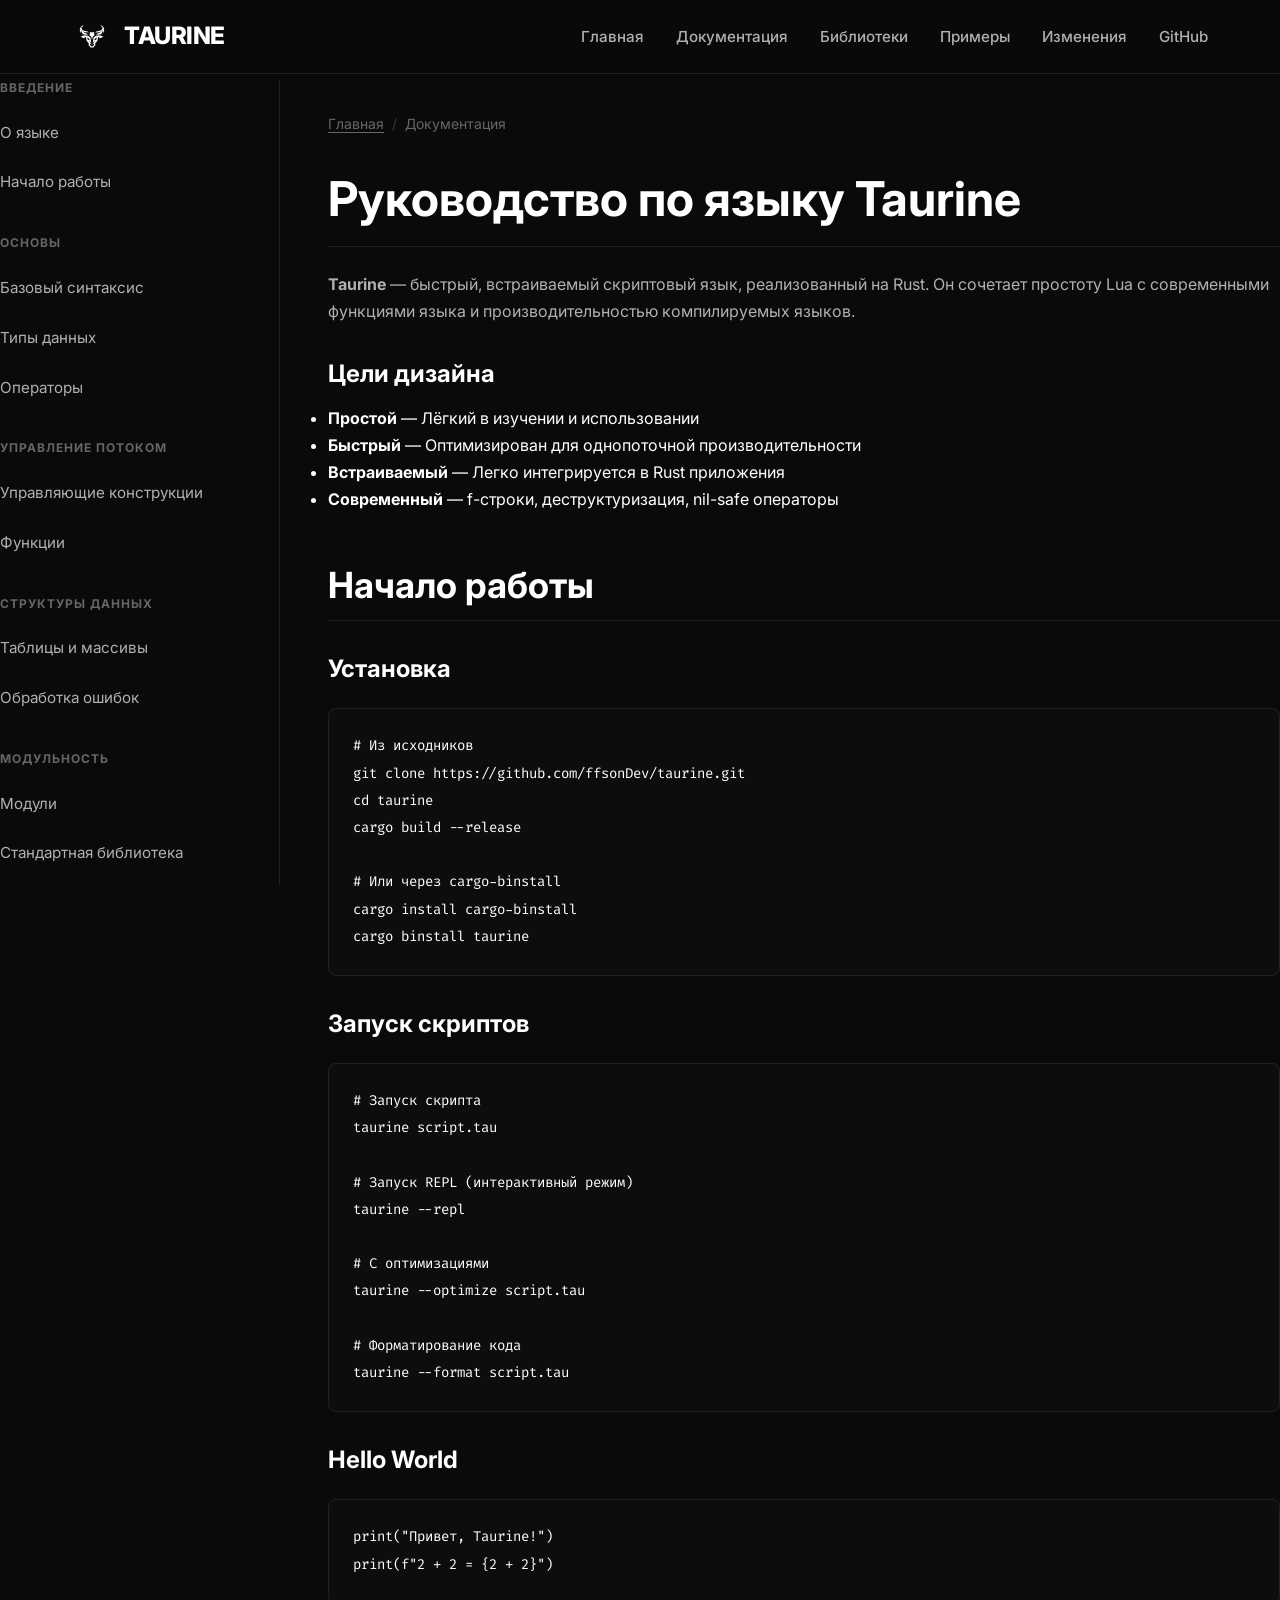
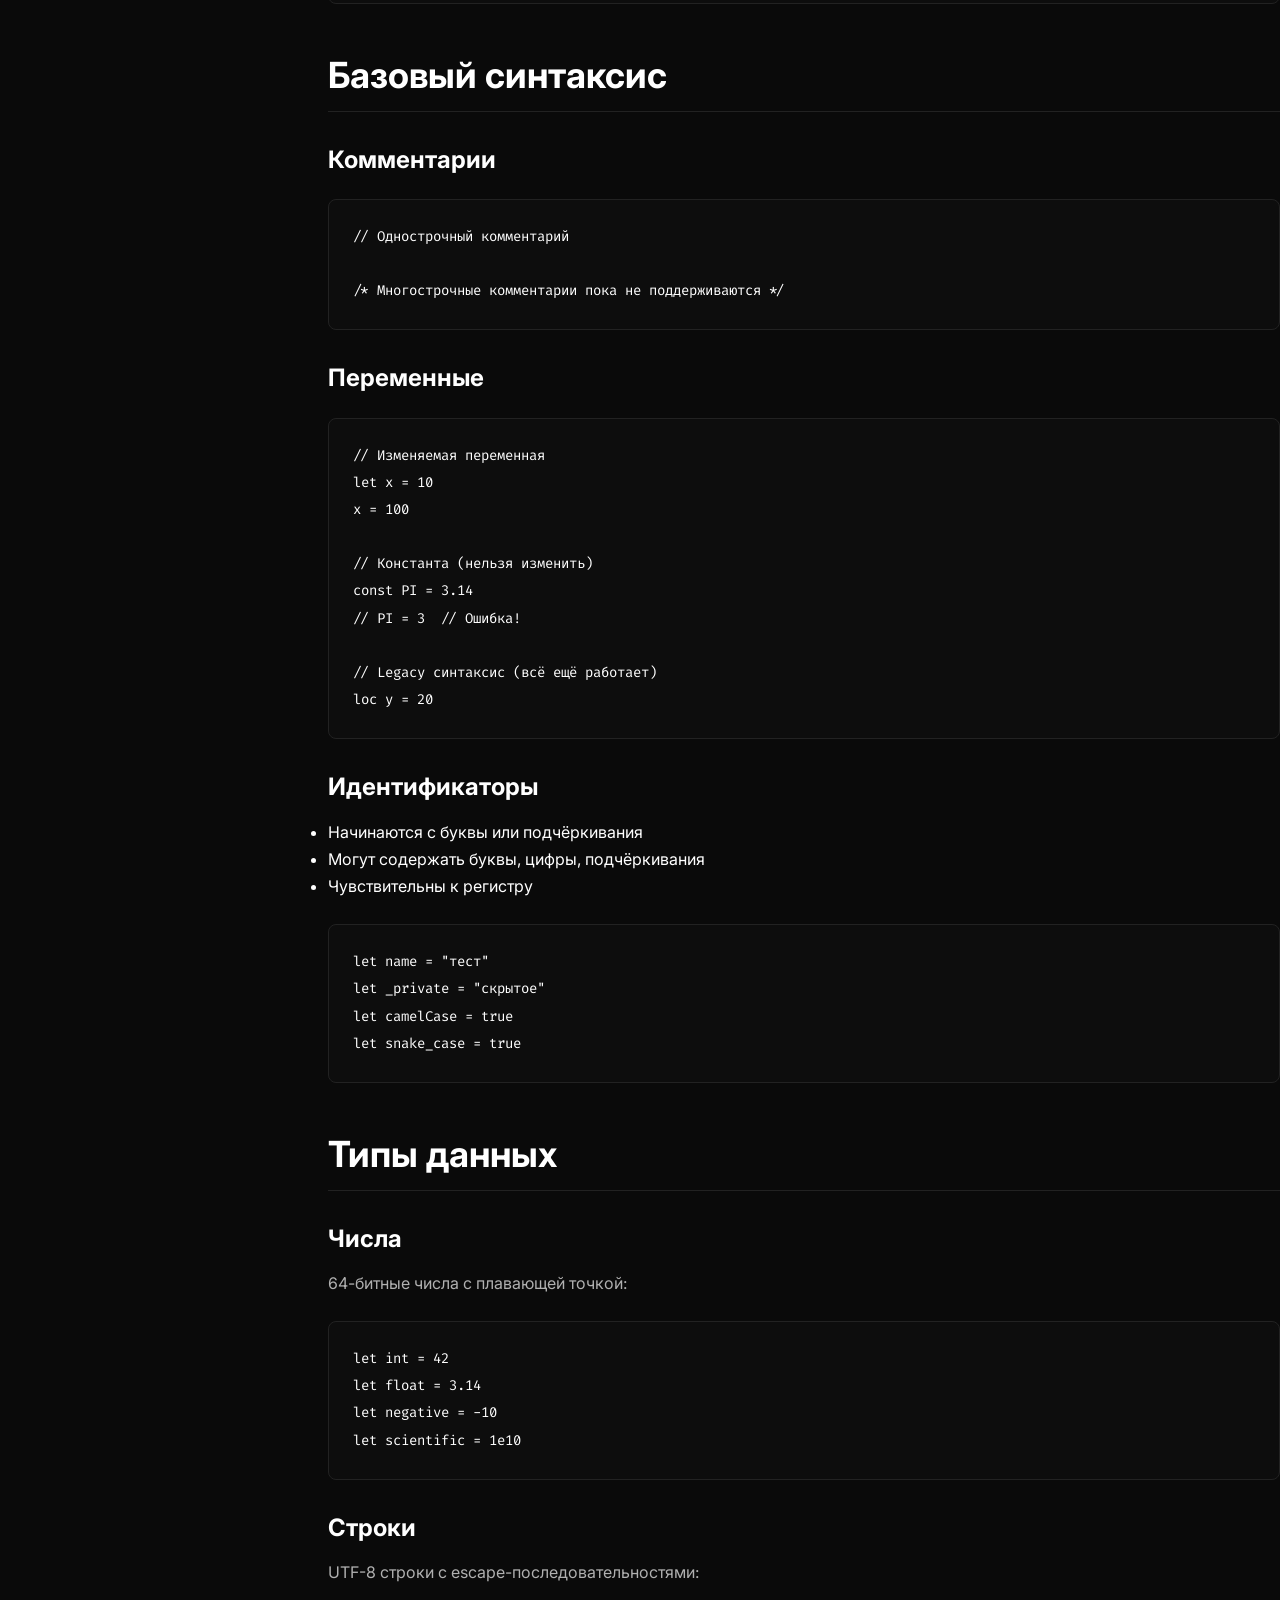
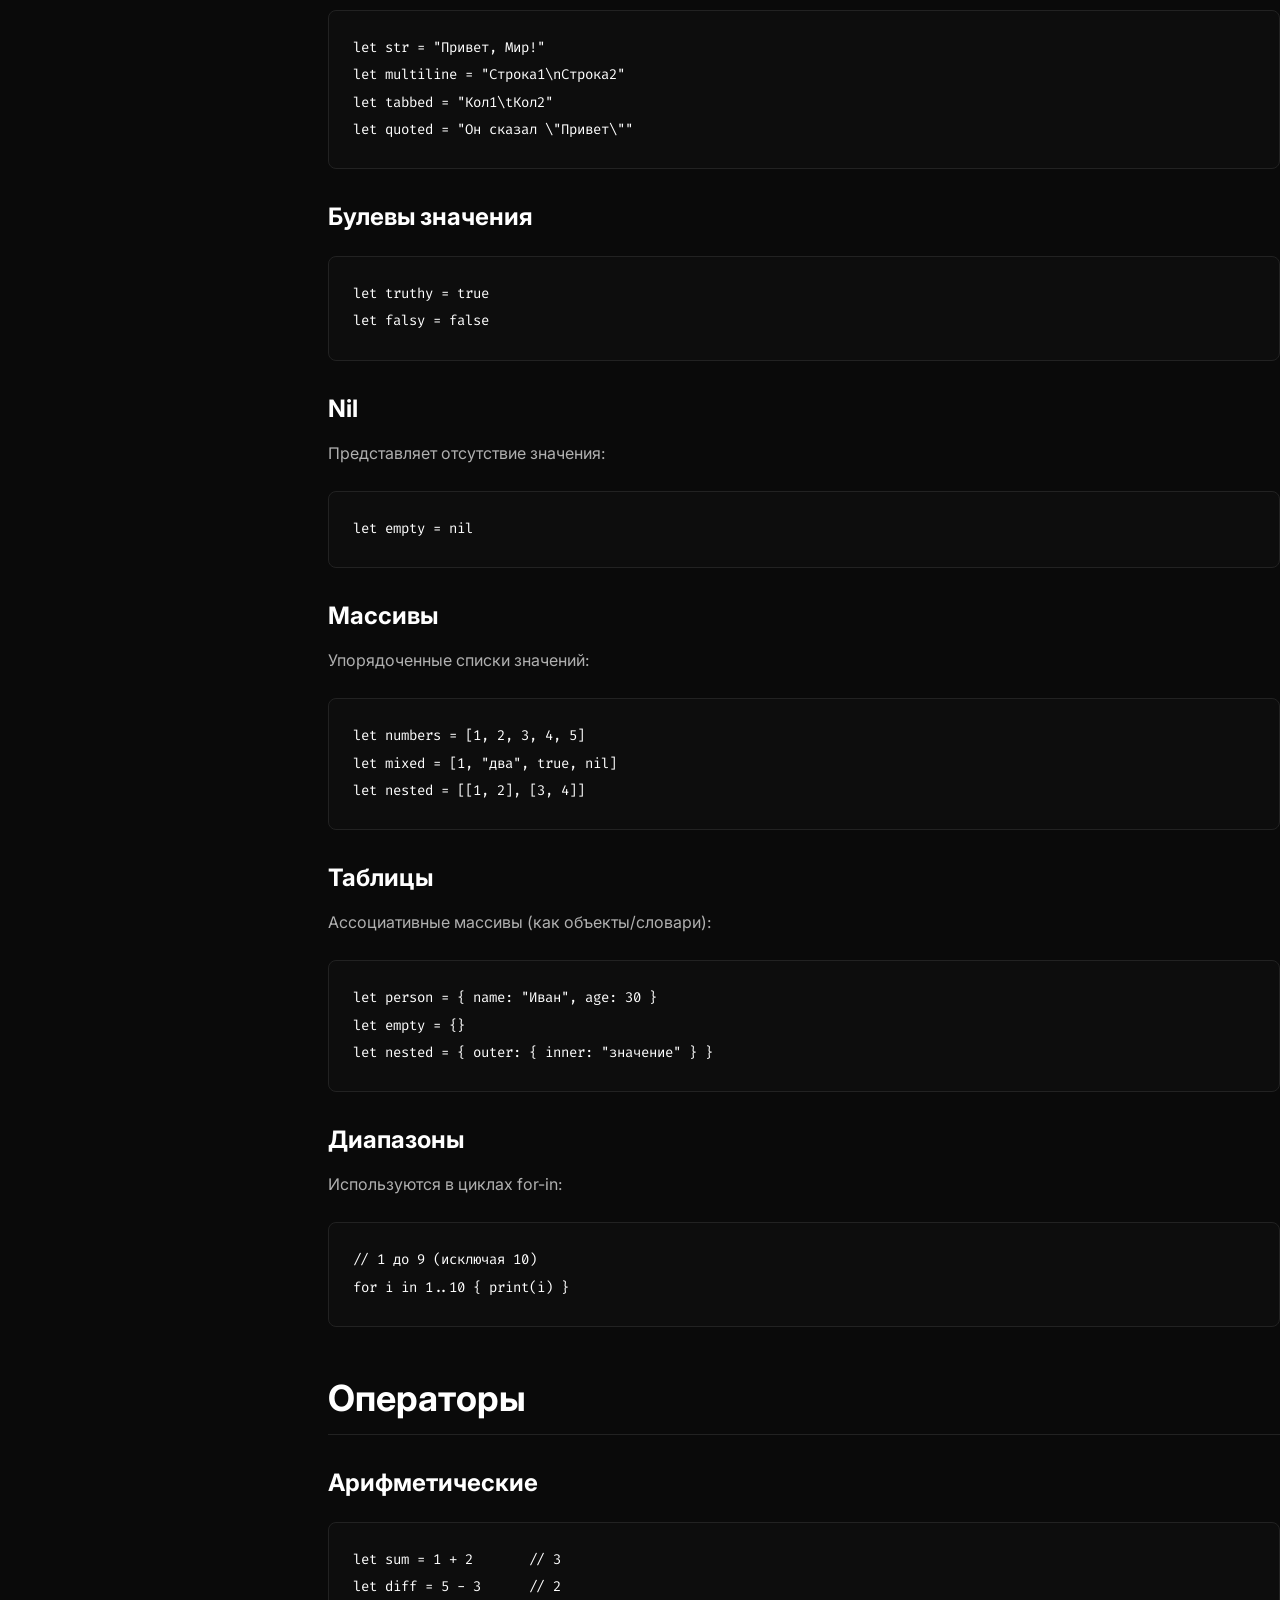
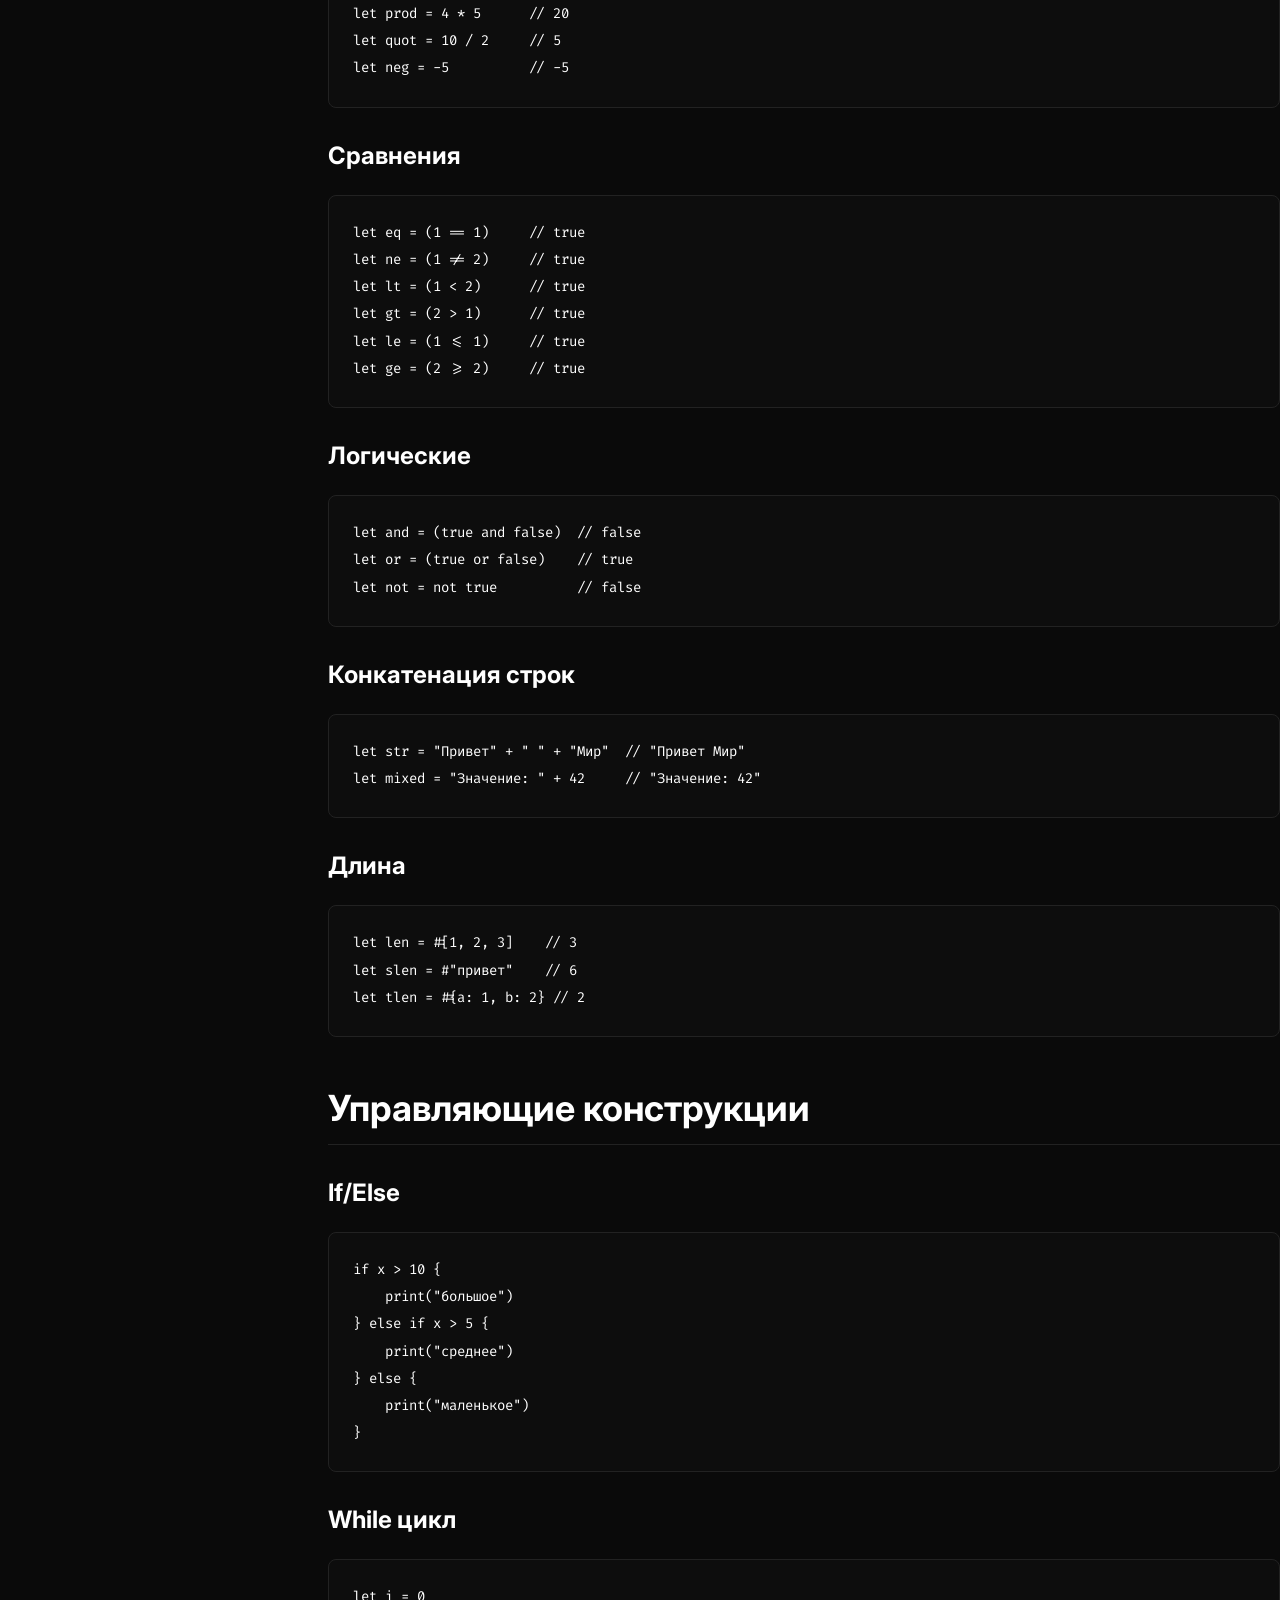
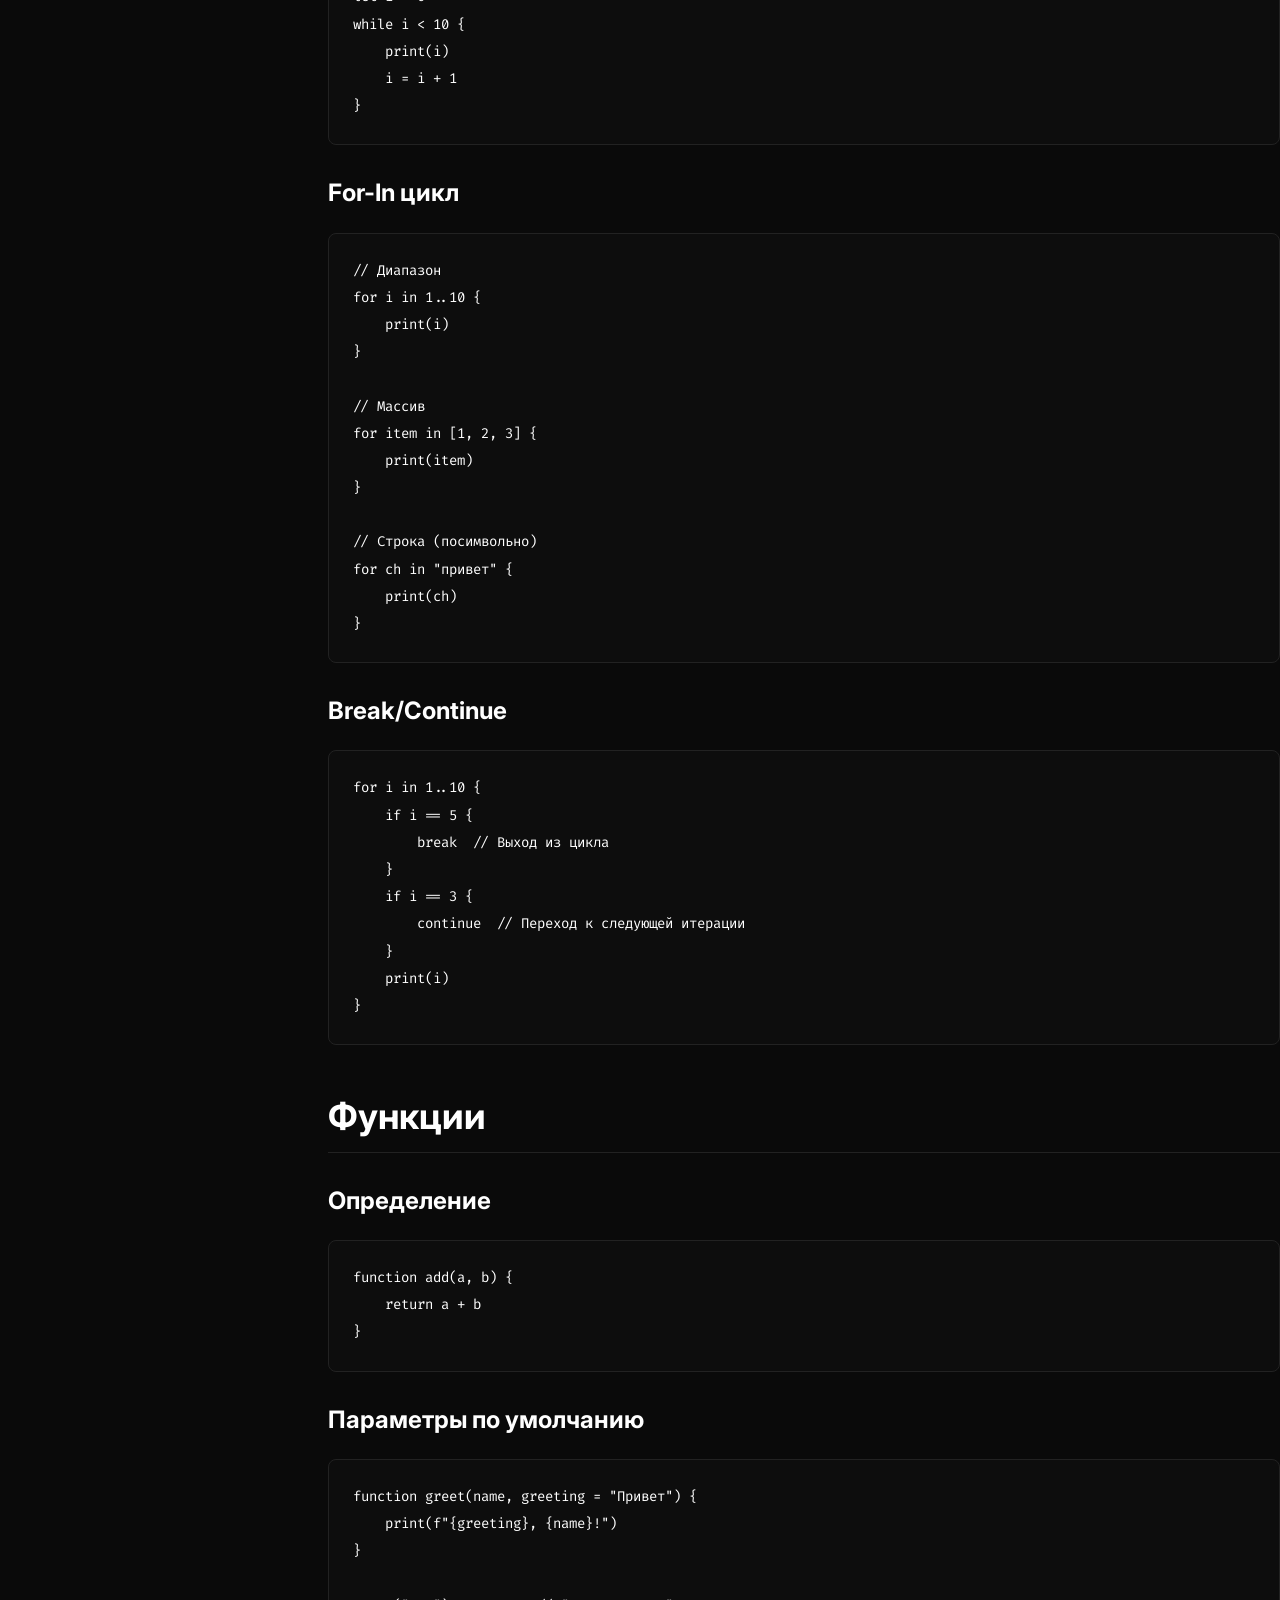
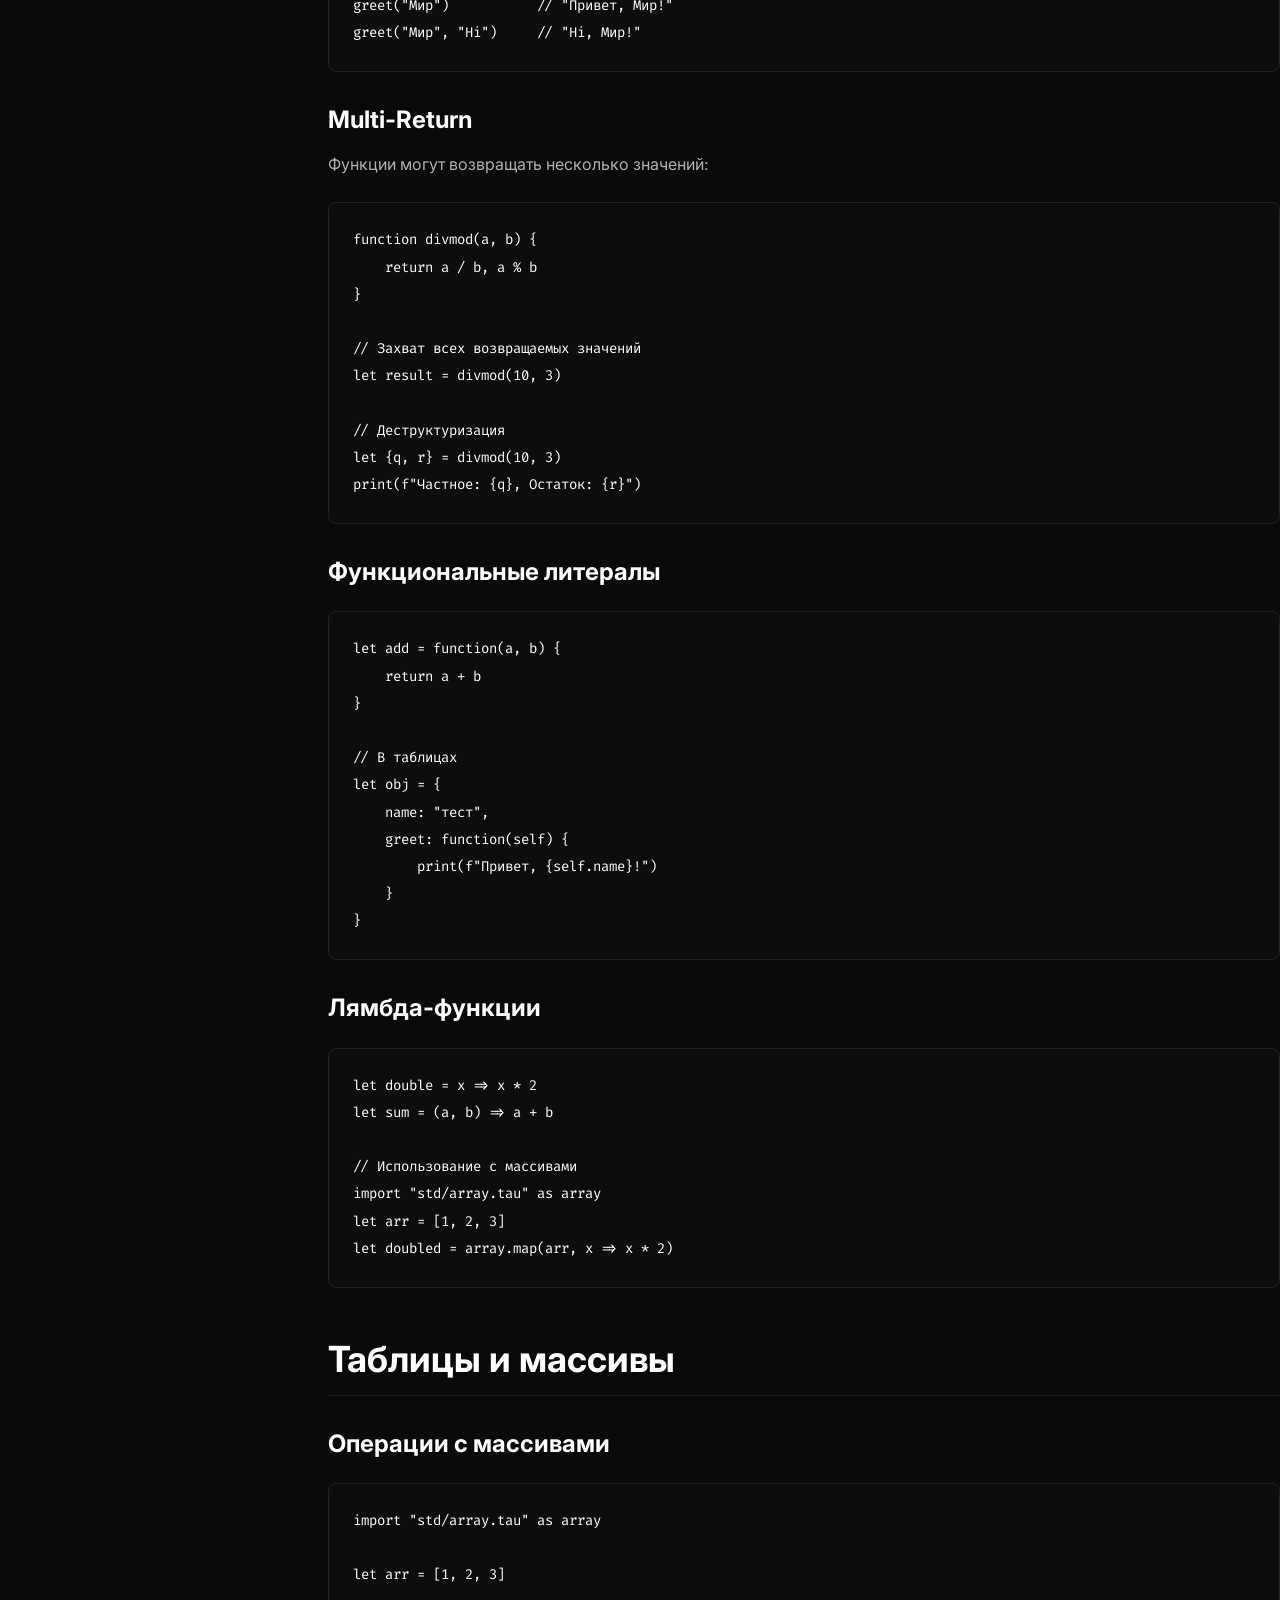
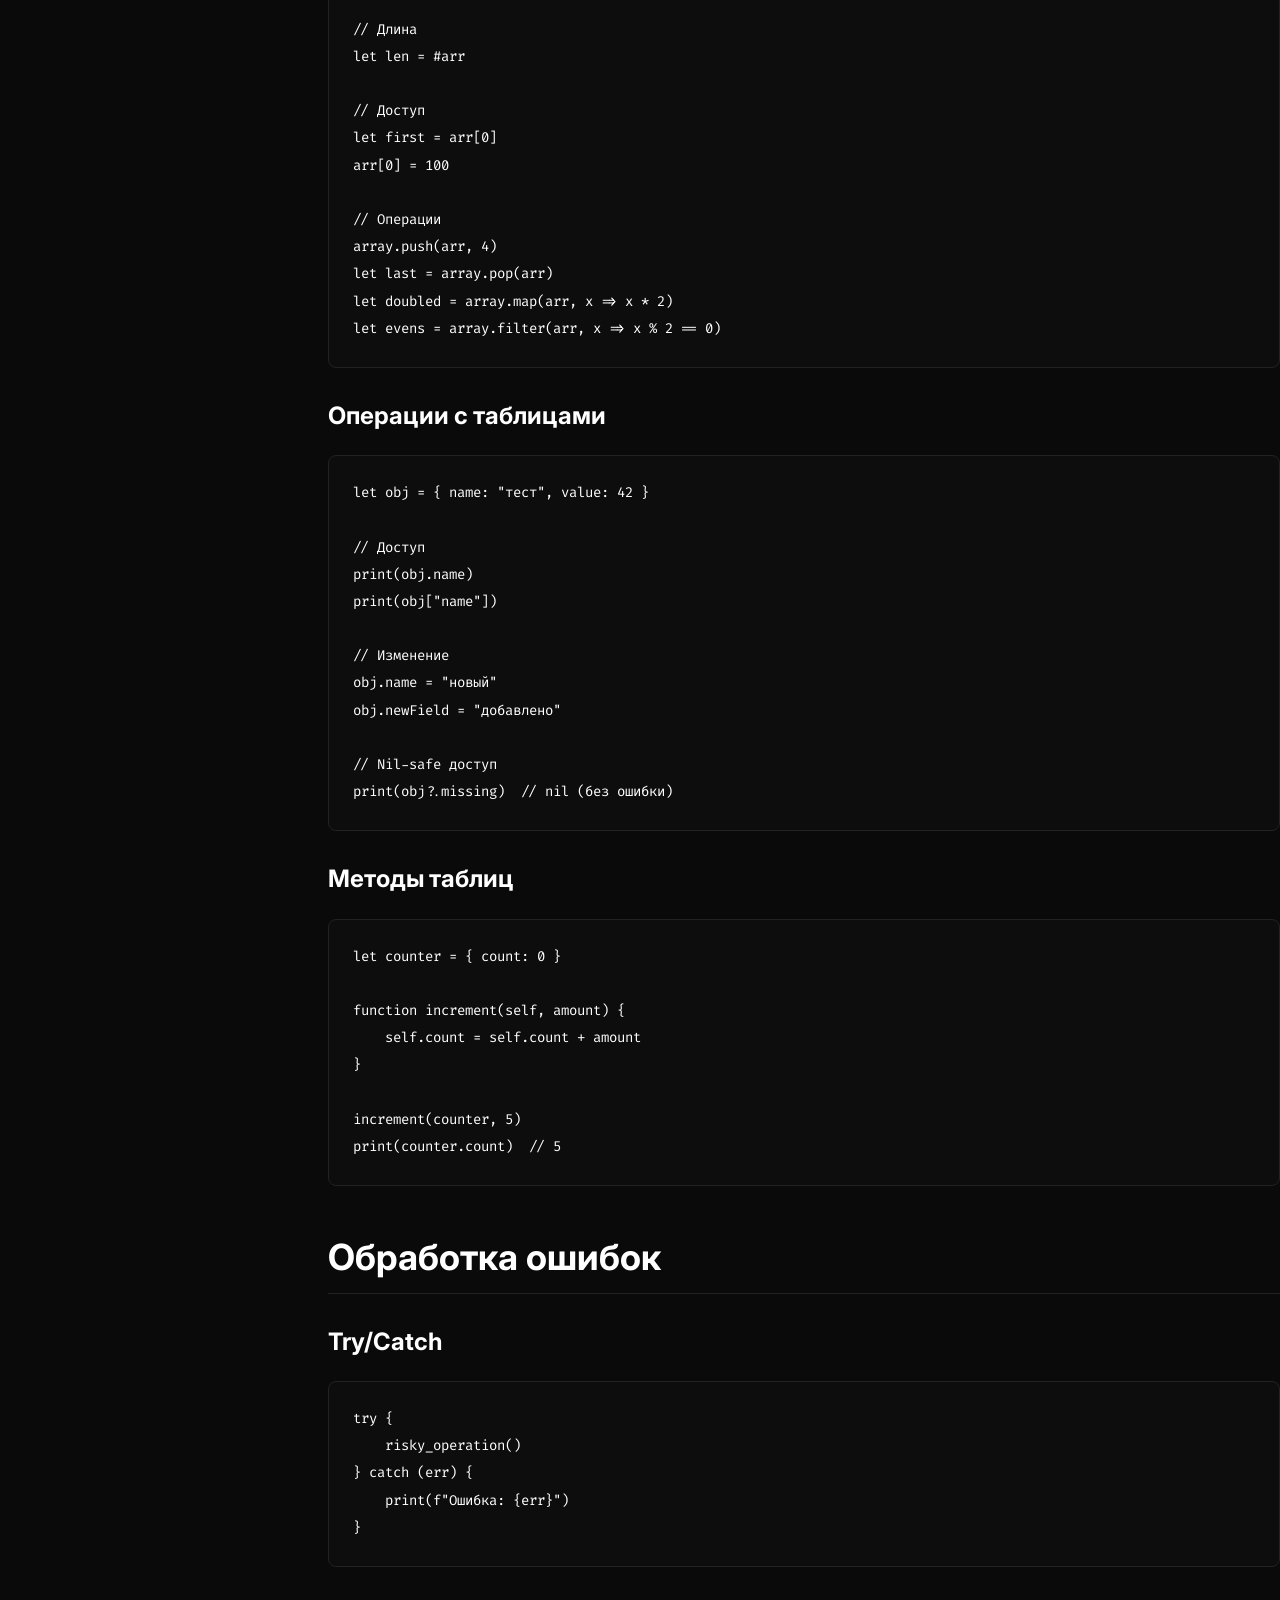
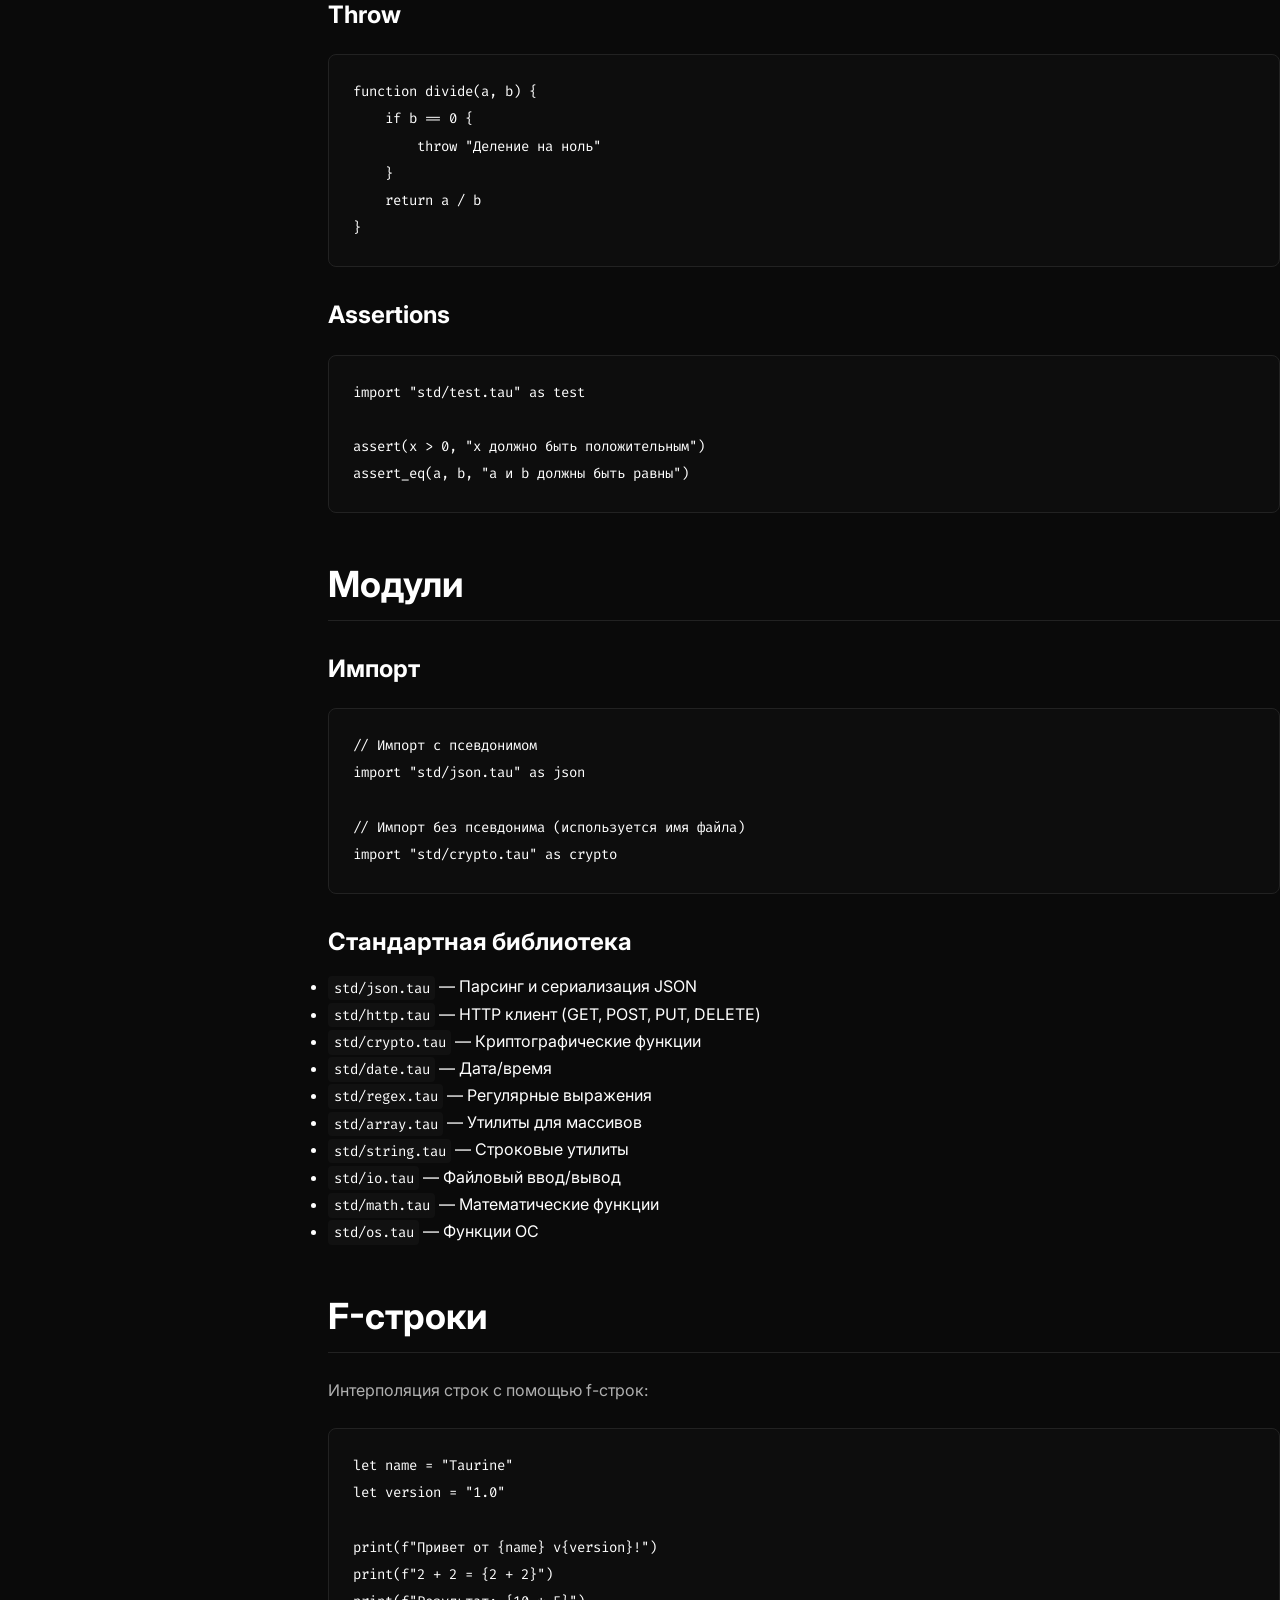
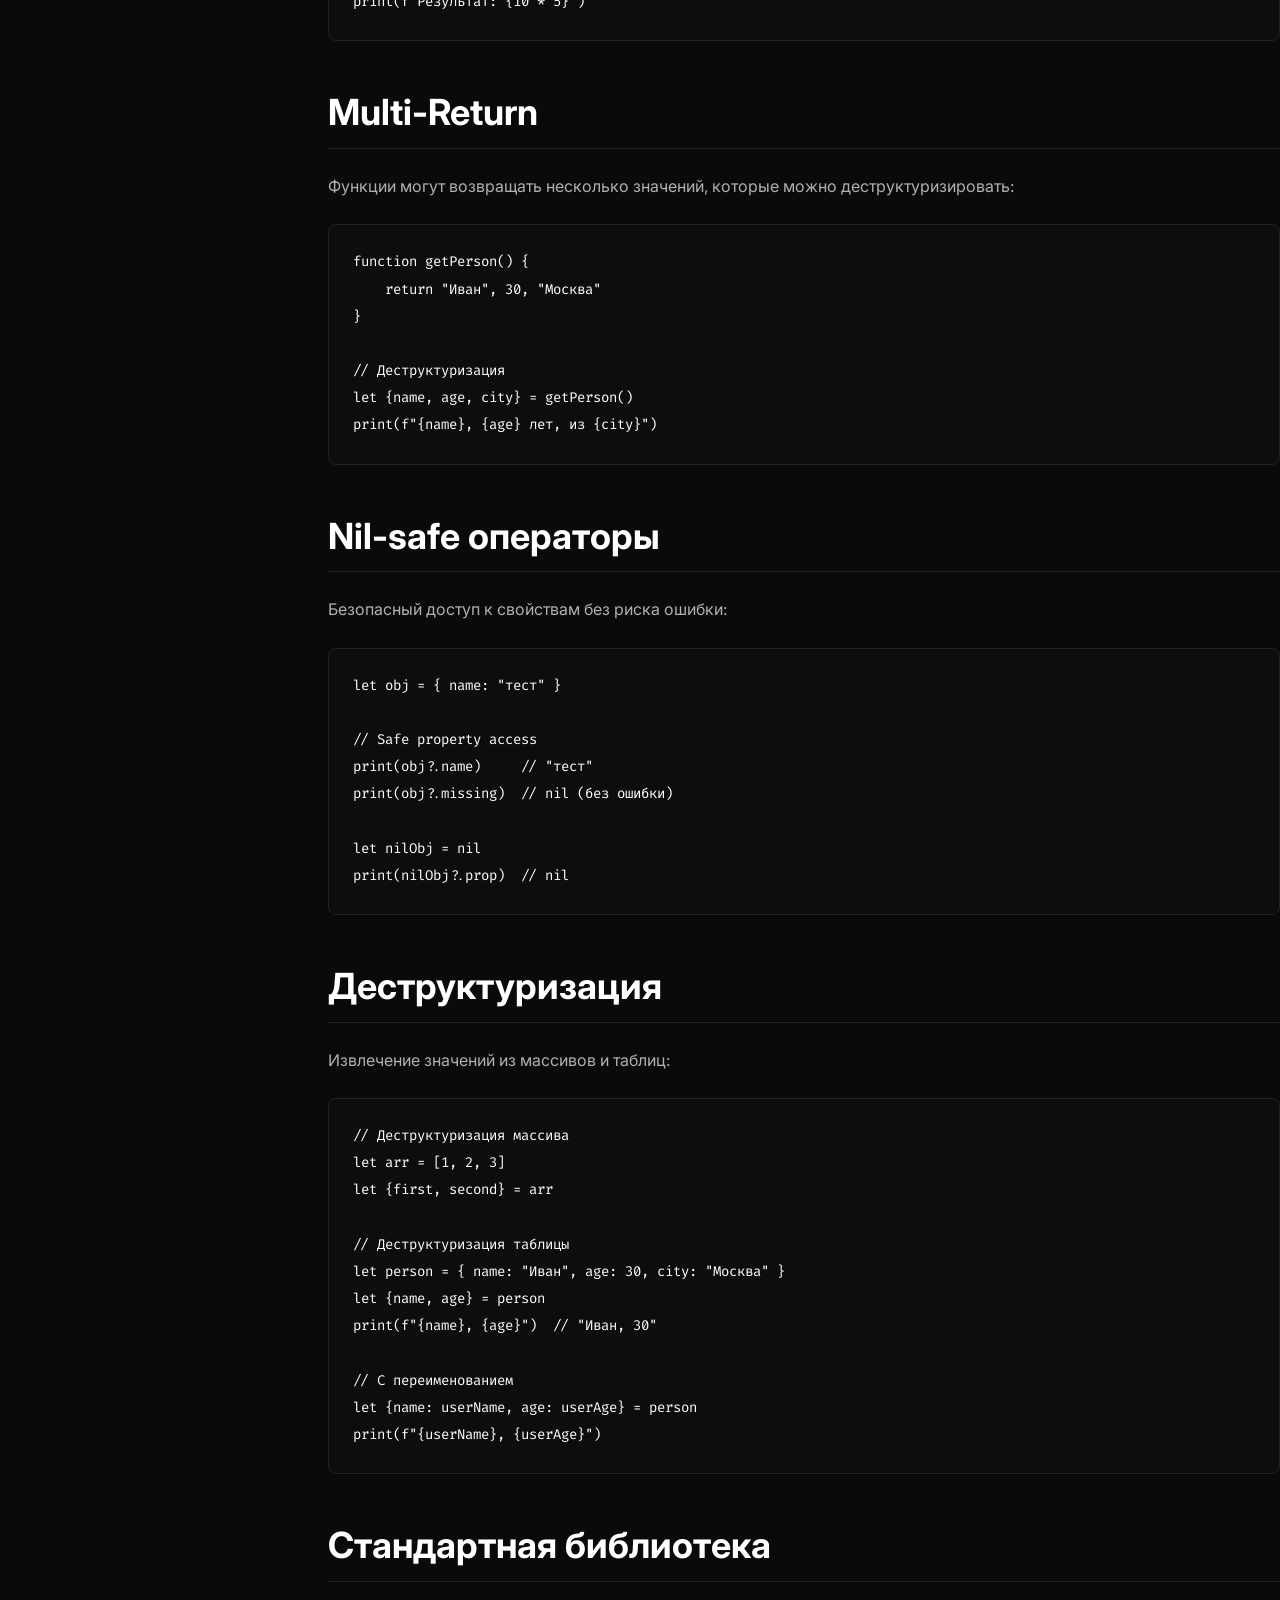
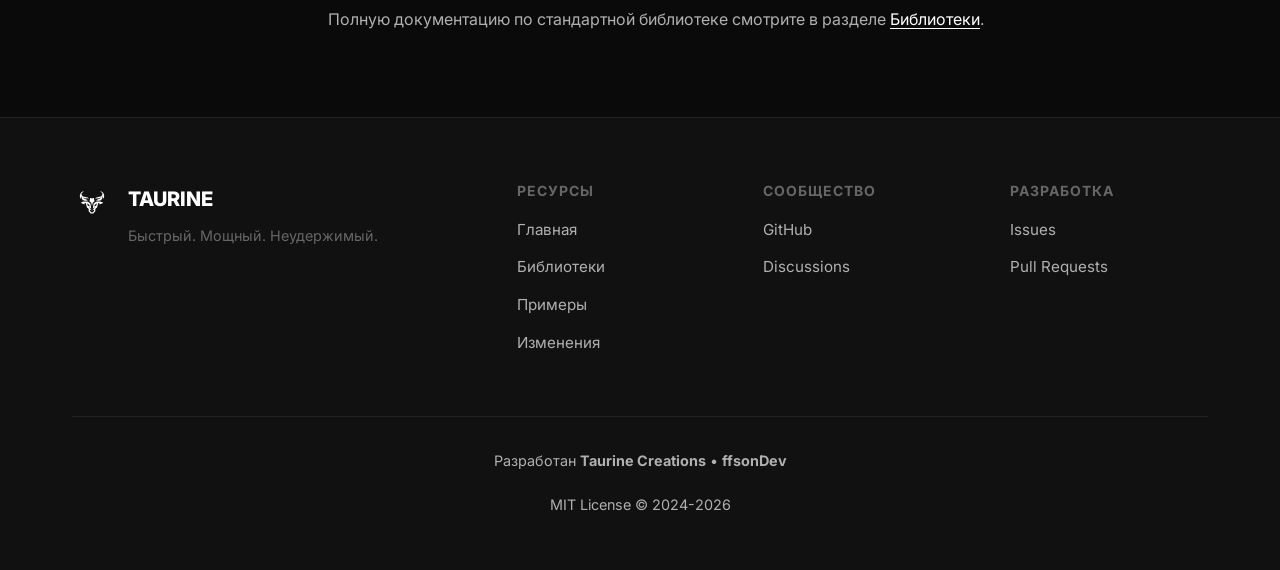
==== commit deb43f7e: "Website update" ====
--- a/docs/index.html
+++ b/docs/index.html
@@ -23,6 +23,7 @@
                 <li><a href="../docs/index.html">Документация</a></li>
                 <li><a href="../packages/index.html">Библиотеки</a></li>
                 <li><a href="../examples/index.html">Примеры</a></li>
+                <li><a href="../changelog.html">Изменения</a></li>
                 <li><a href="https://github.com/ffsonDev/taurine" target="_blank">GitHub</a></li>
             </ul>
         </div>
@@ -524,6 +525,7 @@
                     <a href="../index.html">Главная</a>
                     <a href="../packages/index.html">Библиотеки</a>
                     <a href="../examples/index.html">Примеры</a>
+                    <a href="../changelog.html">Изменения</a>
                 </div>
 
                 <div class="footer-links">
--- a/assets/css/style.css
+++ b/assets/css/style.css
@@ -944,6 +944,125 @@
 .mobile-sidebar-toggle:hover {
     background: var(--bg-tertiary);
     border-color: var(--text-muted);
+}
+
+/* Changelog Styles */
+.changelog-version {
+    background: var(--bg-secondary);
+    border: 1px solid var(--border-color);
+    border-radius: 12px;
+    padding: 2rem;
+    margin-bottom: 2rem;
+}
+
+.version-header {
+    display: flex;
+    align-items: center;
+    gap: 1rem;
+    margin-bottom: 1.5rem;
+    flex-wrap: wrap;
+}
+
+.version-header h2 {
+    margin: 0;
+    font-size: 1.75rem;
+}
+
+.version-date {
+    color: var(--text-muted);
+    font-size: 0.9rem;
+    font-weight: 500;
+}
+
+.version-badge {
+    background: var(--accent);
+    color: var(--bg-primary);
+    padding: 0.25rem 0.75rem;
+    border-radius: 20px;
+    font-size: 0.75rem;
+    font-weight: 700;
+    text-transform: uppercase;
+    letter-spacing: 0.5px;
+}
+
+.version-content h3 {
+    font-size: 1.125rem;
+    margin-top: 1.5rem;
+    margin-bottom: 0.75rem;
+    display: flex;
+    align-items: center;
+    gap: 0.5rem;
+}
+
+.version-content h3:first-child {
+    margin-top: 0;
+}
+
+.version-content ul {
+    list-style: none;
+    padding-left: 0;
+    margin: 0;
+}
+
+.version-content li {
+    position: relative;
+    padding-left: 1.5rem;
+    margin-bottom: 0.5rem;
+    color: var(--text-secondary);
+    line-height: 1.6;
+}
+
+.version-content li::before {
+    content: "•";
+    position: absolute;
+    left: 0;
+    color: var(--text-muted);
+    font-size: 1.25rem;
+    line-height: 1.4;
+}
+
+.version-content li code {
+    background: var(--bg-tertiary);
+    padding: 0.125rem 0.375rem;
+    border-radius: 4px;
+    font-size: 0.85em;
+}
+
+.older-versions-list {
+    list-style: none !important;
+    padding-left: 0 !important;
+}
+
+.older-versions-list li {
+    padding-left: 0 !important;
+    margin-bottom: 1rem !important;
+}
+
+.older-versions-list li::before {
+    display: none !important;
+}
+
+.older-versions-list strong {
+    color: var(--text-primary);
+    font-size: 1rem;
+}
+
+@media (max-width: 768px) {
+    .changelog-version {
+        padding: 1.5rem;
+    }
+
+    .version-header h2 {
+        font-size: 1.5rem;
+    }
+
+    .version-content h3 {
+        font-size: 1rem;
+    }
+
+    .version-content li {
+        font-size: 0.9rem;
+    }
 }
 
 @media (max-width: 768px) {
